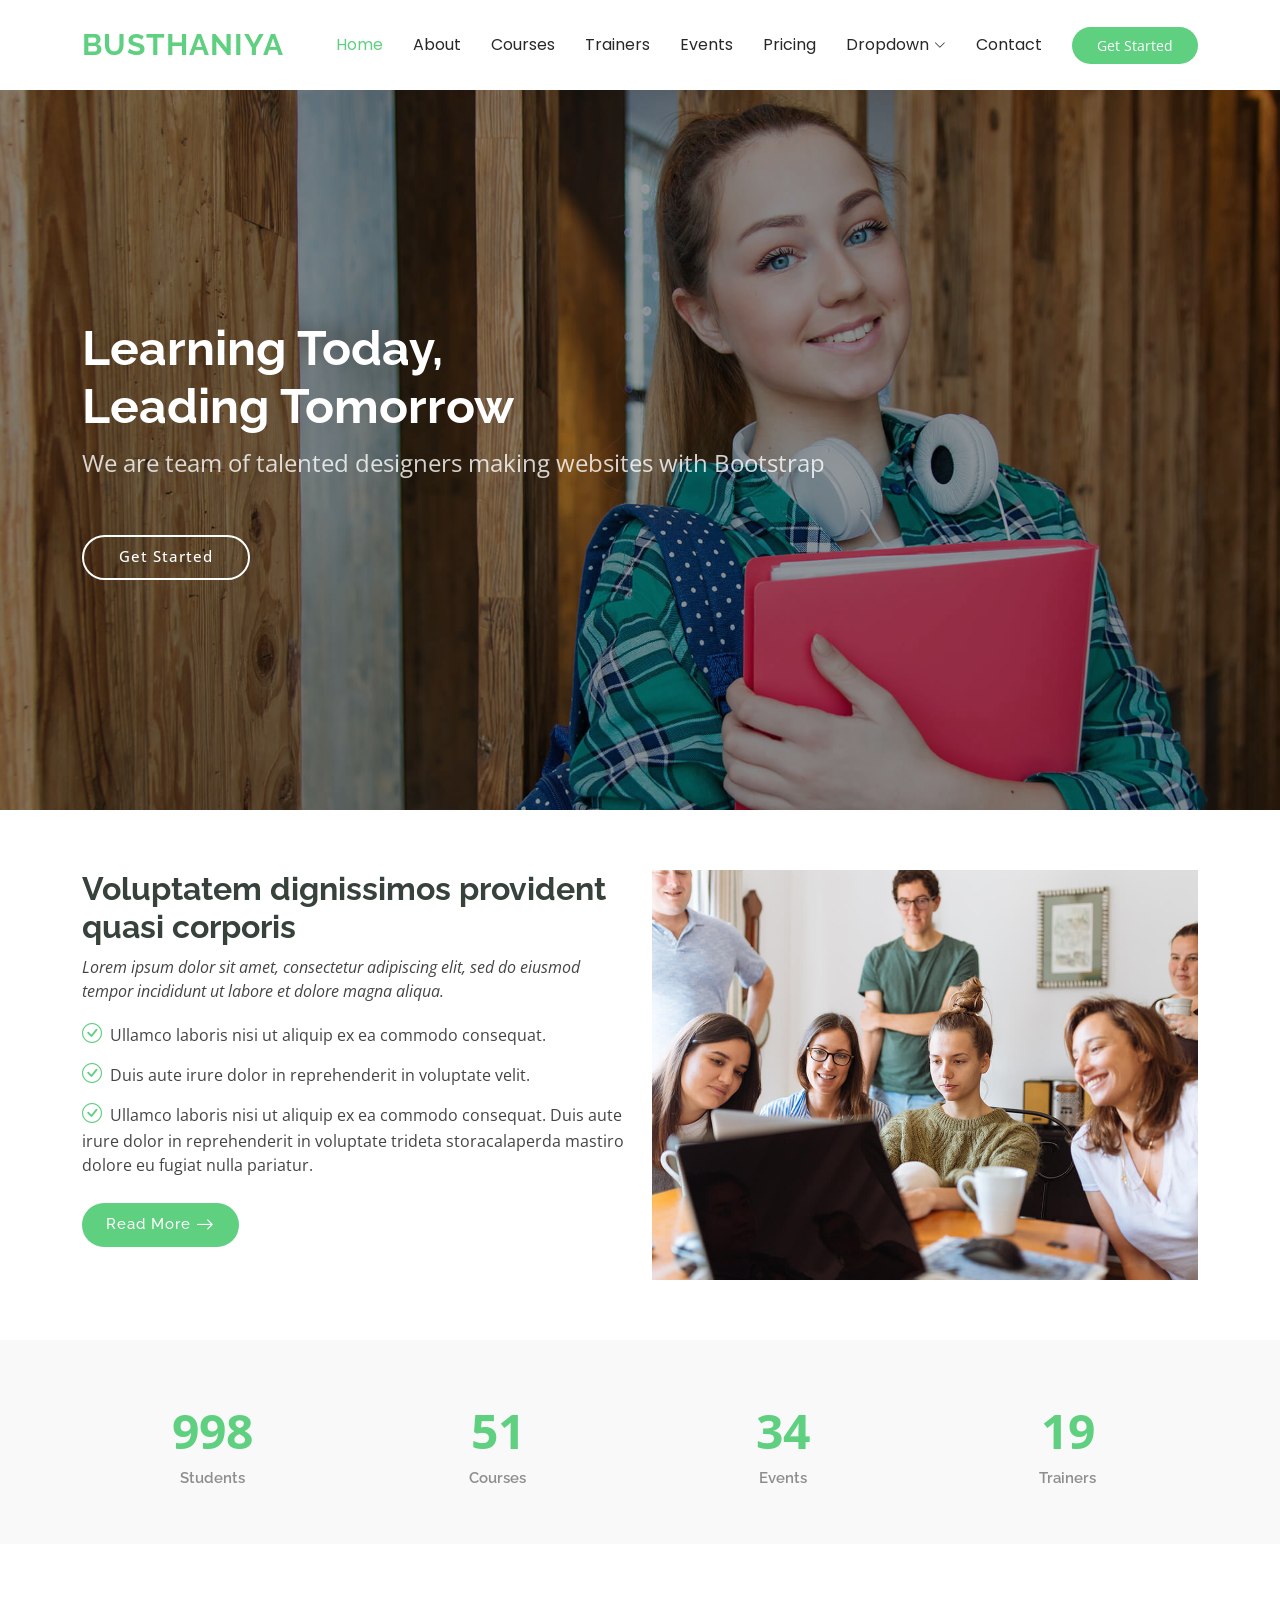
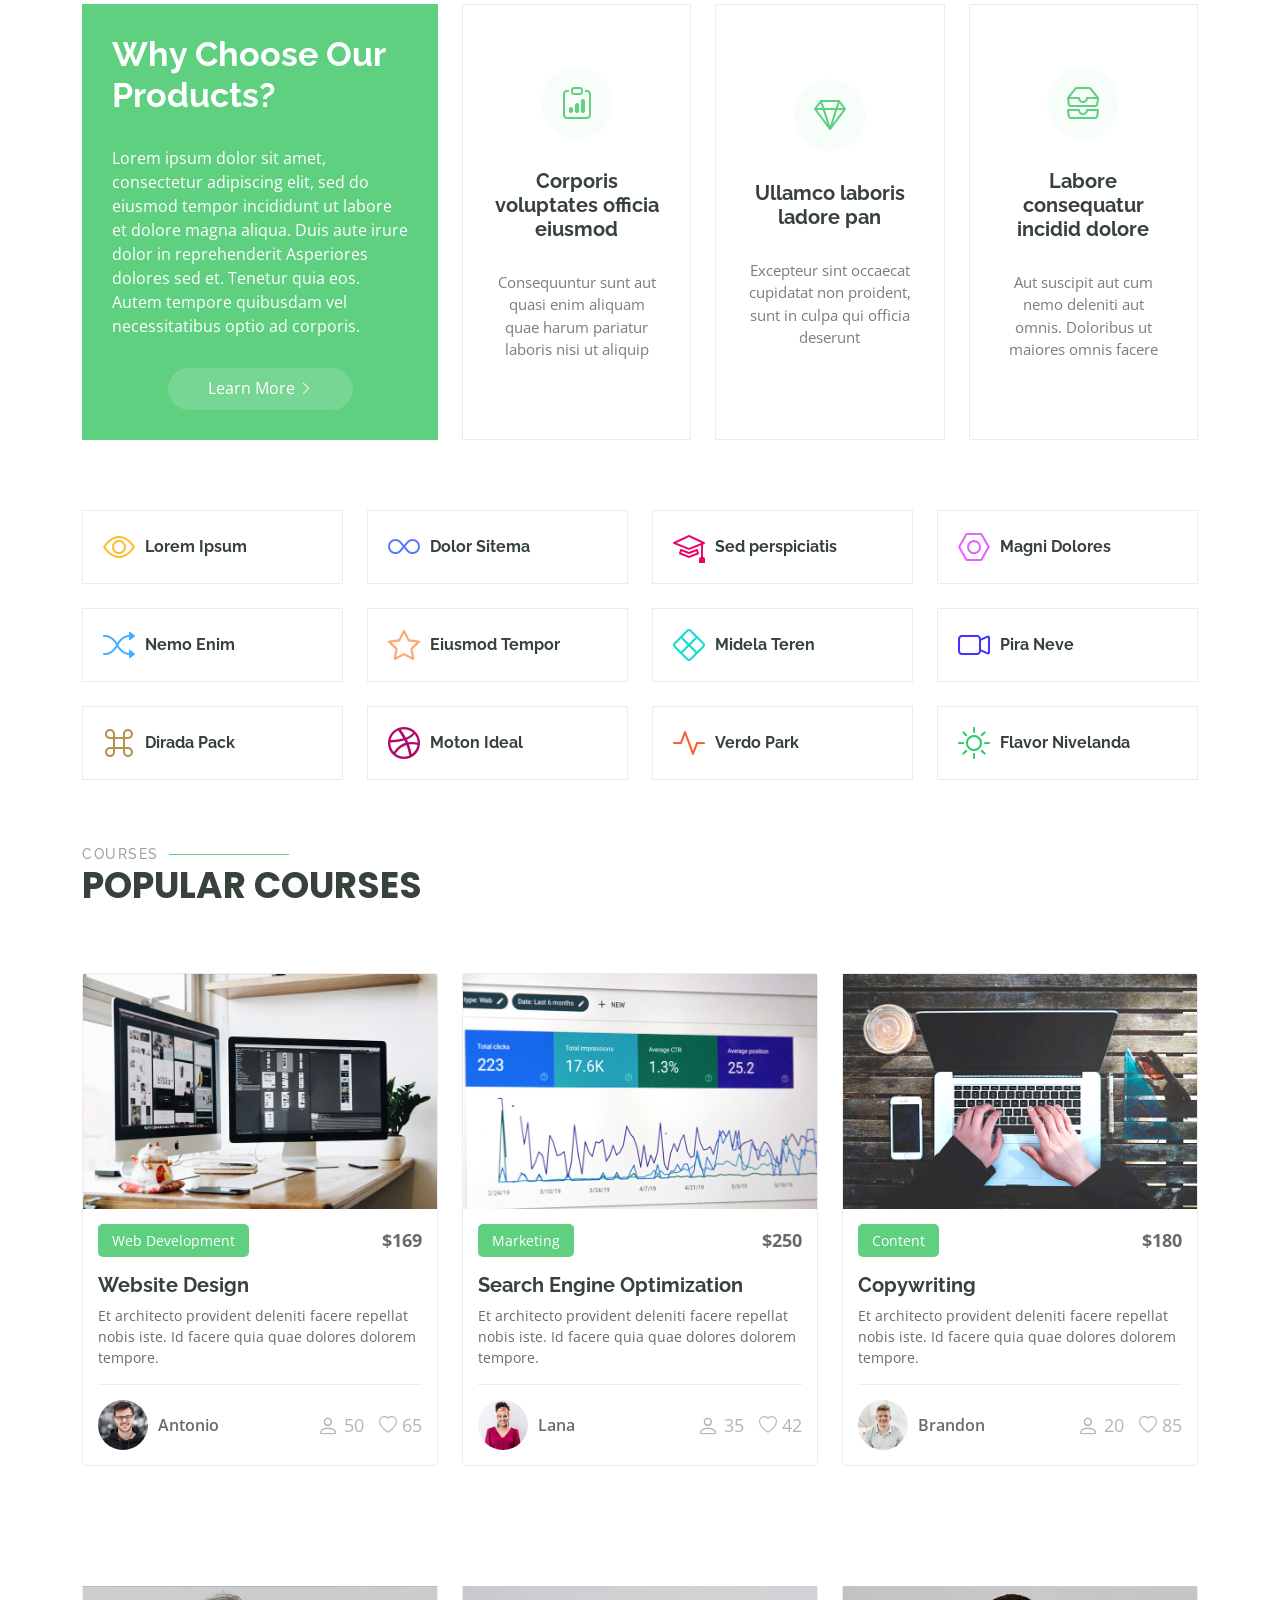
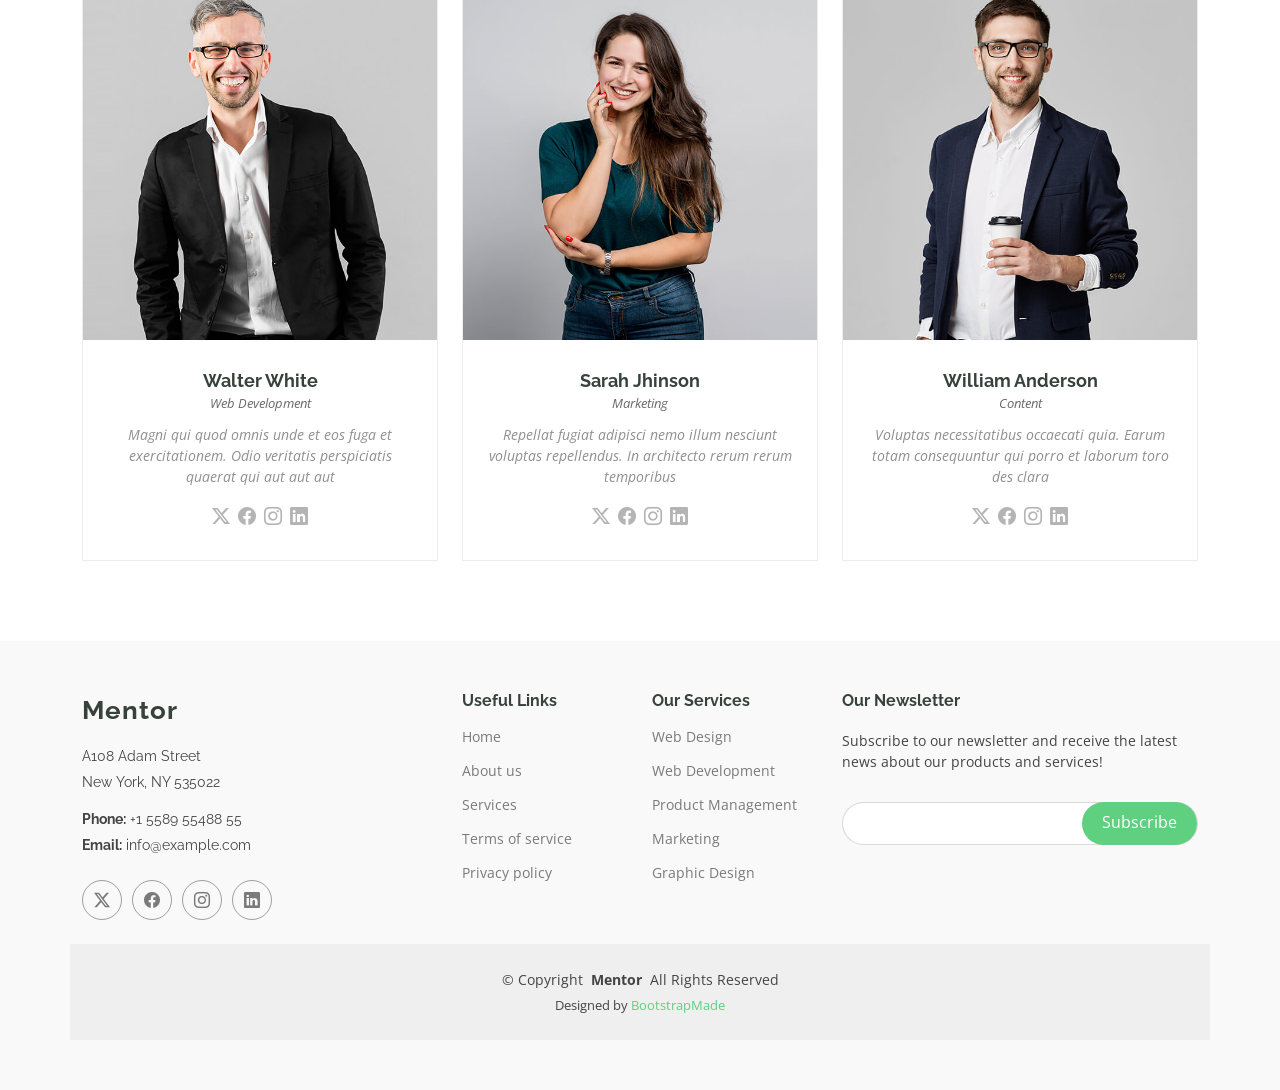
==== index.html @ 68e5d0b2 "Initial commit" ====
<!DOCTYPE html>
<html lang="en">

<head>
  <meta charset="utf-8">
  <meta content="width=device-width, initial-scale=1.0" name="viewport">
  <title>Busthaniya Women's College</title>
  <meta name="description" content="">
  <meta name="keywords" content="">

  <!-- Favicons -->
  <link href="assets/images/Logo_Busthaniya.png" rel="icon">
  <link href="assets/img/apple-touch-icon.png" rel="apple-touch-icon">

  <!-- Fonts -->
  <link href="https://fonts.googleapis.com" rel="preconnect">
  <link href="https://fonts.gstatic.com" rel="preconnect" crossorigin>
  <link href="https://fonts.googleapis.com/css2?family=Open+Sans:ital,wght@0,300;0,400;0,500;0,600;0,700;0,800;1,300;1,400;1,500;1,600;1,700;1,800&family=Poppins:ital,wght@0,100;0,200;0,300;0,400;0,500;0,600;0,700;0,800;0,900;1,100;1,200;1,300;1,400;1,500;1,600;1,700;1,800;1,900&family=Raleway:ital,wght@0,100;0,200;0,300;0,400;0,500;0,600;0,700;0,800;0,900;1,100;1,200;1,300;1,400;1,500;1,600;1,700;1,800;1,900&display=swap" rel="stylesheet">

  <!-- Vendor CSS Files -->
  <link href="assets/vendor/bootstrap/css/bootstrap.min.css" rel="stylesheet">
  <link href="assets/vendor/bootstrap-icons/bootstrap-icons.css" rel="stylesheet">
  <link href="assets/vendor/aos/aos.css" rel="stylesheet">
  <link href="assets/vendor/glightbox/css/glightbox.min.css" rel="stylesheet">
  <link href="assets/vendor/swiper/swiper-bundle.min.css" rel="stylesheet">

  <!-- Main CSS File -->
  <link href="assets/css/main.css" rel="stylesheet">

  <!-- =======================================================
  * Template Name: Mentor
  * Template URL: https://bootstrapmade.com/mentor-free-education-bootstrap-theme/
  * Updated: Aug 07 2024 with Bootstrap v5.3.3
  * Author: BootstrapMade.com
  * License: https://bootstrapmade.com/license/
  ======================================================== -->
</head>

<body class="index-page">

  <header id="header" class="header d-flex align-items-center sticky-top">
    <div class="container-fluid container-xl position-relative d-flex align-items-center">

      <a href="index.html" class="logo d-flex align-items-center me-auto">
        <!-- Uncomment the line below if you also wish to use an image logo -->
        <!-- <img src="assets/img/logo.png" alt=""> -->
        <h1 class="sitename">Busthaniya</h1>
      </a>

      <nav id="navmenu" class="navmenu">
        <ul>
          <li><a href="index.html" class="active">Home<br></a></li>
          <li><a href="about.html">About</a></li>
          <li><a href="courses.html">Courses</a></li>
          <li><a href="trainers.html">Trainers</a></li>
          <li><a href="events.html">Events</a></li>
          <li><a href="pricing.html">Pricing</a></li>
          <li class="dropdown"><a href="#"><span>Dropdown</span> <i class="bi bi-chevron-down toggle-dropdown"></i></a>
            <ul>
              <li><a href="#">Dropdown 1</a></li>
              <li class="dropdown"><a href="#"><span>Deep Dropdown</span> <i class="bi bi-chevron-down toggle-dropdown"></i></a>
                <ul>
                  <li><a href="#">Deep Dropdown 1</a></li>
                  <li><a href="#">Deep Dropdown 2</a></li>
                  <li><a href="#">Deep Dropdown 3</a></li>
                  <li><a href="#">Deep Dropdown 4</a></li>
                  <li><a href="#">Deep Dropdown 5</a></li>
                </ul>
              </li>
              <li><a href="#">Dropdown 2</a></li>
              <li><a href="#">Dropdown 3</a></li>
              <li><a href="#">Dropdown 4</a></li>
            </ul>
          </li>
          <li><a href="contact.html">Contact</a></li>
        </ul>
        <i class="mobile-nav-toggle d-xl-none bi bi-list"></i>
      </nav>

      <a class="btn-getstarted" href="courses.html">Get Started</a>

    </div>
  </header>

  <main class="main">

    <!-- Hero Section -->
    <section id="hero" class="hero section dark-background">

      <img src="assets/img/hero-bg.jpg" alt="" data-aos="fade-in">

      <div class="container">
        <h2 data-aos="fade-up" data-aos-delay="100">Learning Today,<br>Leading Tomorrow</h2>
        <p data-aos="fade-up" data-aos-delay="200">We are team of talented designers making websites with Bootstrap</p>
        <div class="d-flex mt-4" data-aos="fade-up" data-aos-delay="300">
          <a href="courses.html" class="btn-get-started">Get Started</a>
        </div>
      </div>

    </section><!-- /Hero Section -->

    <!-- About Section -->
    <section id="about" class="about section">

      <div class="container">

        <div class="row gy-4">

          <div class="col-lg-6 order-1 order-lg-2" data-aos="fade-up" data-aos-delay="100">
            <img src="assets/img/about.jpg" class="img-fluid" alt="">
          </div>

          <div class="col-lg-6 order-2 order-lg-1 content" data-aos="fade-up" data-aos-delay="200">
            <h3>Voluptatem dignissimos provident quasi corporis</h3>
            <p class="fst-italic">
              Lorem ipsum dolor sit amet, consectetur adipiscing elit, sed do eiusmod tempor incididunt ut labore et dolore
              magna aliqua.
            </p>
            <ul>
              <li><i class="bi bi-check-circle"></i> <span>Ullamco laboris nisi ut aliquip ex ea commodo consequat.</span></li>
              <li><i class="bi bi-check-circle"></i> <span>Duis aute irure dolor in reprehenderit in voluptate velit.</span></li>
              <li><i class="bi bi-check-circle"></i> <span>Ullamco laboris nisi ut aliquip ex ea commodo consequat. Duis aute irure dolor in reprehenderit in voluptate trideta storacalaperda mastiro dolore eu fugiat nulla pariatur.</span></li>
            </ul>
            <a href="#" class="read-more"><span>Read More</span><i class="bi bi-arrow-right"></i></a>
          </div>

        </div>

      </div>

    </section><!-- /About Section -->

    <!-- Counts Section -->
    <section id="counts" class="section counts light-background">

      <div class="container" data-aos="fade-up" data-aos-delay="100">

        <div class="row gy-4">

          <div class="col-lg-3 col-md-6">
            <div class="stats-item text-center w-100 h-100">
              <span data-purecounter-start="0" data-purecounter-end="1232" data-purecounter-duration="1" class="purecounter"></span>
              <p>Students</p>
            </div>
          </div><!-- End Stats Item -->

          <div class="col-lg-3 col-md-6">
            <div class="stats-item text-center w-100 h-100">
              <span data-purecounter-start="0" data-purecounter-end="64" data-purecounter-duration="1" class="purecounter"></span>
              <p>Courses</p>
            </div>
          </div><!-- End Stats Item -->

          <div class="col-lg-3 col-md-6">
            <div class="stats-item text-center w-100 h-100">
              <span data-purecounter-start="0" data-purecounter-end="42" data-purecounter-duration="1" class="purecounter"></span>
              <p>Events</p>
            </div>
          </div><!-- End Stats Item -->

          <div class="col-lg-3 col-md-6">
            <div class="stats-item text-center w-100 h-100">
              <span data-purecounter-start="0" data-purecounter-end="24" data-purecounter-duration="1" class="purecounter"></span>
              <p>Trainers</p>
            </div>
          </div><!-- End Stats Item -->

        </div>

      </div>

    </section><!-- /Counts Section -->

    <!-- Why Us Section -->
    <section id="why-us" class="section why-us">

      <div class="container">

        <div class="row gy-4">

          <div class="col-lg-4" data-aos="fade-up" data-aos-delay="100">
            <div class="why-box">
              <h3>Why Choose Our Products?</h3>
              <p>
                Lorem ipsum dolor sit amet, consectetur adipiscing elit, sed do eiusmod tempor incididunt ut labore et dolore magna aliqua. Duis aute irure dolor in reprehenderit
                Asperiores dolores sed et. Tenetur quia eos. Autem tempore quibusdam vel necessitatibus optio ad corporis.
              </p>
              <div class="text-center">
                <a href="#" class="more-btn"><span>Learn More</span> <i class="bi bi-chevron-right"></i></a>
              </div>
            </div>
          </div><!-- End Why Box -->

          <div class="col-lg-8 d-flex align-items-stretch">
            <div class="row gy-4" data-aos="fade-up" data-aos-delay="200">

              <div class="col-xl-4">
                <div class="icon-box d-flex flex-column justify-content-center align-items-center">
                  <i class="bi bi-clipboard-data"></i>
                  <h4>Corporis voluptates officia eiusmod</h4>
                  <p>Consequuntur sunt aut quasi enim aliquam quae harum pariatur laboris nisi ut aliquip</p>
                </div>
              </div><!-- End Icon Box -->

              <div class="col-xl-4" data-aos="fade-up" data-aos-delay="300">
                <div class="icon-box d-flex flex-column justify-content-center align-items-center">
                  <i class="bi bi-gem"></i>
                  <h4>Ullamco laboris ladore pan</h4>
                  <p>Excepteur sint occaecat cupidatat non proident, sunt in culpa qui officia deserunt</p>
                </div>
              </div><!-- End Icon Box -->

              <div class="col-xl-4" data-aos="fade-up" data-aos-delay="400">
                <div class="icon-box d-flex flex-column justify-content-center align-items-center">
                  <i class="bi bi-inboxes"></i>
                  <h4>Labore consequatur incidid dolore</h4>
                  <p>Aut suscipit aut cum nemo deleniti aut omnis. Doloribus ut maiores omnis facere</p>
                </div>
              </div><!-- End Icon Box -->

            </div>
          </div>

        </div>

      </div>

    </section><!-- /Why Us Section -->

    <!-- Features Section -->
    <section id="features" class="features section">

      <div class="container">

        <div class="row gy-4">

          <div class="col-lg-3 col-md-4" data-aos="fade-up" data-aos-delay="100">
            <div class="features-item">
              <i class="bi bi-eye" style="color: #ffbb2c;"></i>
              <h3><a href="" class="stretched-link">Lorem Ipsum</a></h3>
            </div>
          </div><!-- End Feature Item -->

          <div class="col-lg-3 col-md-4" data-aos="fade-up" data-aos-delay="200">
            <div class="features-item">
              <i class="bi bi-infinity" style="color: #5578ff;"></i>
              <h3><a href="" class="stretched-link">Dolor Sitema</a></h3>
            </div>
          </div><!-- End Feature Item -->

          <div class="col-lg-3 col-md-4" data-aos="fade-up" data-aos-delay="300">
            <div class="features-item">
              <i class="bi bi-mortarboard" style="color: #e80368;"></i>
              <h3><a href="" class="stretched-link">Sed perspiciatis</a></h3>
            </div>
          </div><!-- End Feature Item -->

          <div class="col-lg-3 col-md-4" data-aos="fade-up" data-aos-delay="400">
            <div class="features-item">
              <i class="bi bi-nut" style="color: #e361ff;"></i>
              <h3><a href="" class="stretched-link">Magni Dolores</a></h3>
            </div>
          </div><!-- End Feature Item -->

          <div class="col-lg-3 col-md-4" data-aos="fade-up" data-aos-delay="500">
            <div class="features-item">
              <i class="bi bi-shuffle" style="color: #47aeff;"></i>
              <h3><a href="" class="stretched-link">Nemo Enim</a></h3>
            </div>
          </div><!-- End Feature Item -->

          <div class="col-lg-3 col-md-4" data-aos="fade-up" data-aos-delay="600">
            <div class="features-item">
              <i class="bi bi-star" style="color: #ffa76e;"></i>
              <h3><a href="" class="stretched-link">Eiusmod Tempor</a></h3>
            </div>
          </div><!-- End Feature Item -->

          <div class="col-lg-3 col-md-4" data-aos="fade-up" data-aos-delay="700">
            <div class="features-item">
              <i class="bi bi-x-diamond" style="color: #11dbcf;"></i>
              <h3><a href="" class="stretched-link">Midela Teren</a></h3>
            </div>
          </div><!-- End Feature Item -->

          <div class="col-lg-3 col-md-4" data-aos="fade-up" data-aos-delay="800">
            <div class="features-item">
              <i class="bi bi-camera-video" style="color: #4233ff;"></i>
              <h3><a href="" class="stretched-link">Pira Neve</a></h3>
            </div>
          </div><!-- End Feature Item -->

          <div class="col-lg-3 col-md-4" data-aos="fade-up" data-aos-delay="900">
            <div class="features-item">
              <i class="bi bi-command" style="color: #b2904f;"></i>
              <h3><a href="" class="stretched-link">Dirada Pack</a></h3>
            </div>
          </div><!-- End Feature Item -->

          <div class="col-lg-3 col-md-4" data-aos="fade-up" data-aos-delay="1000">
            <div class="features-item">
              <i class="bi bi-dribbble" style="color: #b20969;"></i>
              <h3><a href="" class="stretched-link">Moton Ideal</a></h3>
            </div>
          </div><!-- End Feature Item -->

          <div class="col-lg-3 col-md-4" data-aos="fade-up" data-aos-delay="1100">
            <div class="features-item">
              <i class="bi bi-activity" style="color: #ff5828;"></i>
              <h3><a href="" class="stretched-link">Verdo Park</a></h3>
            </div>
          </div><!-- End Feature Item -->

          <div class="col-lg-3 col-md-4" data-aos="fade-up" data-aos-delay="1200">
            <div class="features-item">
              <i class="bi bi-brightness-high" style="color: #29cc61;"></i>
              <h3><a href="" class="stretched-link">Flavor Nivelanda</a></h3>
            </div>
          </div><!-- End Feature Item -->

        </div>

      </div>

    </section><!-- /Features Section -->

    <!-- Courses Section -->
    <section id="courses" class="courses section">

      <!-- Section Title -->
      <div class="container section-title" data-aos="fade-up">
        <h2>Courses</h2>
        <p>Popular Courses</p>
      </div><!-- End Section Title -->

      <div class="container">

        <div class="row">

          <div class="col-lg-4 col-md-6 d-flex align-items-stretch" data-aos="zoom-in" data-aos-delay="100">
            <div class="course-item">
              <img src="assets/img/course-1.jpg" class="img-fluid" alt="...">
              <div class="course-content">
                <div class="d-flex justify-content-between align-items-center mb-3">
                  <p class="category">Web Development</p>
                  <p class="price">$169</p>
                </div>

                <h3><a href="course-details.html">Website Design</a></h3>
                <p class="description">Et architecto provident deleniti facere repellat nobis iste. Id facere quia quae dolores dolorem tempore.</p>
                <div class="trainer d-flex justify-content-between align-items-center">
                  <div class="trainer-profile d-flex align-items-center">
                    <img src="assets/img/trainers/trainer-1-2.jpg" class="img-fluid" alt="">
                    <a href="" class="trainer-link">Antonio</a>
                  </div>
                  <div class="trainer-rank d-flex align-items-center">
                    <i class="bi bi-person user-icon"></i>&nbsp;50
                    &nbsp;&nbsp;
                    <i class="bi bi-heart heart-icon"></i>&nbsp;65
                  </div>
                </div>
              </div>
            </div>
          </div> <!-- End Course Item-->

          <div class="col-lg-4 col-md-6 d-flex align-items-stretch mt-4 mt-md-0" data-aos="zoom-in" data-aos-delay="200">
            <div class="course-item">
              <img src="assets/img/course-2.jpg" class="img-fluid" alt="...">
              <div class="course-content">
                <div class="d-flex justify-content-between align-items-center mb-3">
                  <p class="category">Marketing</p>
                  <p class="price">$250</p>
                </div>

                <h3><a href="course-details.html">Search Engine Optimization</a></h3>
                <p class="description">Et architecto provident deleniti facere repellat nobis iste. Id facere quia quae dolores dolorem tempore.</p>
                <div class="trainer d-flex justify-content-between align-items-center">
                  <div class="trainer-profile d-flex align-items-center">
                    <img src="assets/img/trainers/trainer-2-2.jpg" class="img-fluid" alt="">
                    <a href="" class="trainer-link">Lana</a>
                  </div>
                  <div class="trainer-rank d-flex align-items-center">
                    <i class="bi bi-person user-icon"></i>&nbsp;35
                    &nbsp;&nbsp;
                    <i class="bi bi-heart heart-icon"></i>&nbsp;42
                  </div>
                </div>
              </div>
            </div>
          </div> <!-- End Course Item-->

          <div class="col-lg-4 col-md-6 d-flex align-items-stretch mt-4 mt-lg-0" data-aos="zoom-in" data-aos-delay="300">
            <div class="course-item">
              <img src="assets/img/course-3.jpg" class="img-fluid" alt="...">
              <div class="course-content">
                <div class="d-flex justify-content-between align-items-center mb-3">
                  <p class="category">Content</p>
                  <p class="price">$180</p>
                </div>

                <h3><a href="course-details.html">Copywriting</a></h3>
                <p class="description">Et architecto provident deleniti facere repellat nobis iste. Id facere quia quae dolores dolorem tempore.</p>
                <div class="trainer d-flex justify-content-between align-items-center">
                  <div class="trainer-profile d-flex align-items-center">
                    <img src="assets/img/trainers/trainer-3-2.jpg" class="img-fluid" alt="">
                    <a href="" class="trainer-link">Brandon</a>
                  </div>
                  <div class="trainer-rank d-flex align-items-center">
                    <i class="bi bi-person user-icon"></i>&nbsp;20
                    &nbsp;&nbsp;
                    <i class="bi bi-heart heart-icon"></i>&nbsp;85
                  </div>
                </div>
              </div>
            </div>
          </div> <!-- End Course Item-->

        </div>

      </div>

    </section><!-- /Courses Section -->

    <!-- Trainers Index Section -->
    <section id="trainers-index" class="section trainers-index">

      <div class="container">

        <div class="row">

          <div class="col-lg-4 col-md-6 d-flex" data-aos="fade-up" data-aos-delay="100">
            <div class="member">
              <img src="assets/img/trainers/trainer-1.jpg" class="img-fluid" alt="">
              <div class="member-content">
                <h4>Walter White</h4>
                <span>Web Development</span>
                <p>
                  Magni qui quod omnis unde et eos fuga et exercitationem. Odio veritatis perspiciatis quaerat qui aut aut aut
                </p>
                <div class="social">
                  <a href=""><i class="bi bi-twitter-x"></i></a>
                  <a href=""><i class="bi bi-facebook"></i></a>
                  <a href=""><i class="bi bi-instagram"></i></a>
                  <a href=""><i class="bi bi-linkedin"></i></a>
                </div>
              </div>
            </div>
          </div><!-- End Team Member -->

          <div class="col-lg-4 col-md-6 d-flex" data-aos="fade-up" data-aos-delay="200">
            <div class="member">
              <img src="assets/img/trainers/trainer-2.jpg" class="img-fluid" alt="">
              <div class="member-content">
                <h4>Sarah Jhinson</h4>
                <span>Marketing</span>
                <p>
                  Repellat fugiat adipisci nemo illum nesciunt voluptas repellendus. In architecto rerum rerum temporibus
                </p>
                <div class="social">
                  <a href=""><i class="bi bi-twitter-x"></i></a>
                  <a href=""><i class="bi bi-facebook"></i></a>
                  <a href=""><i class="bi bi-instagram"></i></a>
                  <a href=""><i class="bi bi-linkedin"></i></a>
                </div>
              </div>
            </div>
          </div><!-- End Team Member -->

          <div class="col-lg-4 col-md-6 d-flex" data-aos="fade-up" data-aos-delay="300">
            <div class="member">
              <img src="assets/img/trainers/trainer-3.jpg" class="img-fluid" alt="">
              <div class="member-content">
                <h4>William Anderson</h4>
                <span>Content</span>
                <p>
                  Voluptas necessitatibus occaecati quia. Earum totam consequuntur qui porro et laborum toro des clara
                </p>
                <div class="social">
                  <a href=""><i class="bi bi-twitter-x"></i></a>
                  <a href=""><i class="bi bi-facebook"></i></a>
                  <a href=""><i class="bi bi-instagram"></i></a>
                  <a href=""><i class="bi bi-linkedin"></i></a>
                </div>
              </div>
            </div>
          </div><!-- End Team Member -->

        </div>

      </div>

    </section><!-- /Trainers Index Section -->

  </main>

  <footer id="footer" class="footer position-relative light-background">

    <div class="container footer-top">
      <div class="row gy-4">
        <div class="col-lg-4 col-md-6 footer-about">
          <a href="index.html" class="logo d-flex align-items-center">
            <span class="sitename">Mentor</span>
          </a>
          <div class="footer-contact pt-3">
            <p>A108 Adam Street</p>
            <p>New York, NY 535022</p>
            <p class="mt-3"><strong>Phone:</strong> <span>+1 5589 55488 55</span></p>
            <p><strong>Email:</strong> <span>info@example.com</span></p>
          </div>
          <div class="social-links d-flex mt-4">
            <a href=""><i class="bi bi-twitter-x"></i></a>
            <a href=""><i class="bi bi-facebook"></i></a>
            <a href=""><i class="bi bi-instagram"></i></a>
            <a href=""><i class="bi bi-linkedin"></i></a>
          </div>
        </div>

        <div class="col-lg-2 col-md-3 footer-links">
          <h4>Useful Links</h4>
          <ul>
            <li><a href="#">Home</a></li>
            <li><a href="#">About us</a></li>
            <li><a href="#">Services</a></li>
            <li><a href="#">Terms of service</a></li>
            <li><a href="#">Privacy policy</a></li>
          </ul>
        </div>

        <div class="col-lg-2 col-md-3 footer-links">
          <h4>Our Services</h4>
          <ul>
            <li><a href="#">Web Design</a></li>
            <li><a href="#">Web Development</a></li>
            <li><a href="#">Product Management</a></li>
            <li><a href="#">Marketing</a></li>
            <li><a href="#">Graphic Design</a></li>
          </ul>
        </div>

        <div class="col-lg-4 col-md-12 footer-newsletter">
          <h4>Our Newsletter</h4>
          <p>Subscribe to our newsletter and receive the latest news about our products and services!</p>
          <form action="forms/newsletter.php" method="post" class="php-email-form">
            <div class="newsletter-form"><input type="email" name="email"><input type="submit" value="Subscribe"></div>
            <div class="loading">Loading</div>
            <div class="error-message"></div>
            <div class="sent-message">Your subscription request has been sent. Thank you!</div>
          </form>
        </div>

      </div>
    </div>

    <div class="container copyright text-center mt-4">
      <p>© <span>Copyright</span> <strong class="px-1 sitename">Mentor</strong> <span>All Rights Reserved</span></p>
      <div class="credits">
        <!-- All the links in the footer should remain intact. -->
        <!-- You can delete the links only if you've purchased the pro version. -->
        <!-- Licensing information: https://bootstrapmade.com/license/ -->
        <!-- Purchase the pro version with working PHP/AJAX contact form: [buy-url] -->
        Designed by <a href="https://bootstrapmade.com/">BootstrapMade</a>
      </div>
    </div>

  </footer>

  <!-- Whatsapp Button -->
  <a href=" https://wa.me/+919447754413" id="whatsapp-btn" class="whatsapp-btn d-flex align-items-center justify-content-center"><i class="bi bi-whatsapp"></i></a>

  <!-- Preloader -->
  <div id="preloader"></div>

  <!-- Vendor JS Files -->
  <script src="assets/vendor/bootstrap/js/bootstrap.bundle.min.js"></script>
  <script src="assets/vendor/php-email-form/validate.js"></script>
  <script src="assets/vendor/aos/aos.js"></script>
  <script src="assets/vendor/glightbox/js/glightbox.min.js"></script>
  <script src="assets/vendor/purecounter/purecounter_vanilla.js"></script>
  <script src="assets/vendor/swiper/swiper-bundle.min.js"></script>

  <!-- Main JS File -->
  <script src="assets/js/main.js"></script>

</body>

</html>
---- assets/css/main.css ----
/**
* Template Name: Mentor
* Template URL: https://bootstrapmade.com/mentor-free-education-bootstrap-theme/
* Updated: Aug 07 2024 with Bootstrap v5.3.3
* Author: BootstrapMade.com
* License: https://bootstrapmade.com/license/
*/

/*--------------------------------------------------------------
# Font & Color Variables
# Help: https://bootstrapmade.com/color-system/
--------------------------------------------------------------*/
/* Fonts */
:root {
  --default-font: "Open Sans",  system-ui, -apple-system, "Segoe UI", Roboto, "Helvetica Neue", Arial, "Noto Sans", "Liberation Sans", sans-serif, "Apple Color Emoji", "Segoe UI Emoji", "Segoe UI Symbol", "Noto Color Emoji";
  --heading-font: "Raleway",  sans-serif;
  --nav-font: "Poppins",  sans-serif;
}

/* Global Colors - The following color variables are used throughout the website. Updating them here will change the color scheme of the entire website */
:root { 
  --background-color: #ffffff; /* Background color for the entire website, including individual sections */
  --default-color: #444444; /* Default color used for the majority of the text content across the entire website */
  --heading-color: #37423b; /* Color for headings, subheadings and title throughout the website */
  --accent-color: #5fcf80; /* Accent color that represents your brand on the website. It's used for buttons, links, and other elements that need to stand out */
  --surface-color: #ffffff; /* The surface color is used as a background of boxed elements within sections, such as cards, icon boxes, or other elements that require a visual separation from the global background. */
  --contrast-color: #ffffff; /* Contrast color for text, ensuring readability against backgrounds of accent, heading, or default colors. */
}

/* Nav Menu Colors - The following color variables are used specifically for the navigation menu. They are separate from the global colors to allow for more customization options */
:root {
  --nav-color: #272828;  /* The default color of the main navmenu links */
  --nav-hover-color: #5fcf80; /* Applied to main navmenu links when they are hovered over or active */
  --nav-mobile-background-color: #ffffff; /* Used as the background color for mobile navigation menu */
  --nav-dropdown-background-color: #ffffff; /* Used as the background color for dropdown items that appear when hovering over primary navigation items */
  --nav-dropdown-color: #272828; /* Used for navigation links of the dropdown items in the navigation menu. */
  --nav-dropdown-hover-color: #5fcf80; /* Similar to --nav-hover-color, this color is applied to dropdown navigation links when they are hovered over. */
}

/* Color Presets - These classes override global colors when applied to any section or element, providing reuse of the sam color scheme. */

.light-background {
  --background-color: #f9f9f9;
  --surface-color: #ffffff;
}

.dark-background {
  --background-color: #060606;
  --default-color: #ffffff;
  --heading-color: #ffffff;
  --surface-color: #252525;
  --contrast-color: #ffffff;
}

/* Smooth scroll */
:root {
  scroll-behavior: smooth;
}

/*--------------------------------------------------------------
# General Styling & Shared Classes
--------------------------------------------------------------*/
body {
  color: var(--default-color);
  background-color: var(--background-color);
  font-family: var(--default-font);
}

a {
  color: var(--accent-color);
  text-decoration: none;
  transition: 0.3s;
}

a:hover {
  color: color-mix(in srgb, var(--accent-color), transparent 25%);
  text-decoration: none;
}

h1,
h2,
h3,
h4,
h5,
h6 {
  color: var(--heading-color);
  font-family: var(--heading-font);
}

/* PHP Email Form Messages
------------------------------*/
.php-email-form .error-message {
  display: none;
  background: #df1529;
  color: #ffffff;
  text-align: left;
  padding: 15px;
  margin-bottom: 24px;
  font-weight: 600;
}

.php-email-form .sent-message {
  display: none;
  color: #ffffff;
  background: #059652;
  text-align: center;
  padding: 15px;
  margin-bottom: 24px;
  font-weight: 600;
}

.php-email-form .loading {
  display: none;
  background: var(--surface-color);
  text-align: center;
  padding: 15px;
  margin-bottom: 24px;
}

.php-email-form .loading:before {
  content: "";
  display: inline-block;
  border-radius: 50%;
  width: 24px;
  height: 24px;
  margin: 0 10px -6px 0;
  border: 3px solid var(--accent-color);
  border-top-color: var(--surface-color);
  animation: php-email-form-loading 1s linear infinite;
}

@keyframes php-email-form-loading {
  0% {
    transform: rotate(0deg);
  }

  100% {
    transform: rotate(360deg);
  }
}

/* Pulsating Play Button
------------------------------*/
.pulsating-play-btn {
  width: 94px;
  height: 94px;
  background: radial-gradient(var(--accent-color) 50%, color-mix(in srgb, var(--accent-color), transparent 75%) 52%);
  border-radius: 50%;
  display: block;
  position: relative;
  overflow: hidden;
}

.pulsating-play-btn:before {
  content: "";
  position: absolute;
  width: 120px;
  height: 120px;
  animation-delay: 0s;
  animation: pulsate-play-btn 2s;
  animation-direction: forwards;
  animation-iteration-count: infinite;
  animation-timing-function: steps;
  opacity: 1;
  border-radius: 50%;
  border: 5px solid color-mix(in srgb, var(--accent-color), transparent 30%);
  top: -15%;
  left: -15%;
  background: rgba(198, 16, 0, 0);
}

.pulsating-play-btn:after {
  content: "";
  position: absolute;
  left: 50%;
  top: 50%;
  transform: translateX(-40%) translateY(-50%);
  width: 0;
  height: 0;
  border-top: 10px solid transparent;
  border-bottom: 10px solid transparent;
  border-left: 15px solid #fff;
  z-index: 100;
  transition: all 400ms cubic-bezier(0.55, 0.055, 0.675, 0.19);
}

.pulsating-play-btn:hover:before {
  content: "";
  position: absolute;
  left: 50%;
  top: 50%;
  transform: translateX(-40%) translateY(-50%);
  width: 0;
  height: 0;
  border: none;
  border-top: 10px solid transparent;
  border-bottom: 10px solid transparent;
  border-left: 15px solid #fff;
  z-index: 200;
  animation: none;
  border-radius: 0;
}

.pulsating-play-btn:hover:after {
  border-left: 15px solid var(--accent-color);
  transform: scale(20);
}

@keyframes pulsate-play-btn {
  0% {
    transform: scale(0.6, 0.6);
    opacity: 1;
  }

  100% {
    transform: scale(1, 1);
    opacity: 0;
  }
}

/*--------------------------------------------------------------
# Global Header
--------------------------------------------------------------*/
.header {
  color: var(--default-color);
  background-color: var(--background-color);
  padding: 15px 0;
  transition: all 0.5s;
  z-index: 997;
}

.header .logo {
  line-height: 1;
}

.header .logo img {
  max-height: 36px;
  margin-right: 8px;
}

.header .logo h1 {
  font-weight: 700;
  font-size: 30px;
  margin: 0;
  letter-spacing: 1px;
  text-transform: uppercase;
  color: var(--accent-color);
}

.header .btn-getstarted,
.header .btn-getstarted:focus {
  color: var(--contrast-color);
  background: var(--accent-color);
  font-size: 14px;
  padding: 8px 25px;
  margin: 0 0 0 30px;
  border-radius: 50px;
  transition: 0.3s;
}

.header .btn-getstarted:hover,
.header .btn-getstarted:focus:hover {
  color: var(--contrast-color);
  background: color-mix(in srgb, var(--accent-color), transparent 15%);
}

@media (max-width: 1200px) {
  .header .logo {
    order: 1;
  }

  .header .btn-getstarted {
    order: 2;
    margin: 0 15px 0 0;
    padding: 6px 15px;
  }

  .header .navmenu {
    order: 3;
  }
}

.scrolled .header {
  box-shadow: 0px 0 18px rgba(0, 0, 0, 0.1);
}

/*--------------------------------------------------------------
# Navigation Menu
--------------------------------------------------------------*/
/* Navmenu - Desktop */
@media (min-width: 1200px) {
  .navmenu {
    padding: 0;
  }

  .navmenu ul {
    margin: 0;
    padding: 0;
    display: flex;
    list-style: none;
    align-items: center;
  }

  .navmenu li {
    position: relative;
  }

  .navmenu a,
  .navmenu a:focus {
    color: var(--nav-color);
    padding: 18px 15px;
    font-size: 16px;
    font-family: var(--nav-font);
    font-weight: 400;
    display: flex;
    align-items: center;
    justify-content: space-between;
    white-space: nowrap;
    transition: 0.3s;
  }

  .navmenu a i,
  .navmenu a:focus i {
    font-size: 12px;
    line-height: 0;
    margin-left: 5px;
    transition: 0.3s;
  }

  .navmenu li:last-child a {
    padding-right: 0;
  }

  .navmenu li:hover>a,
  .navmenu .active,
  .navmenu .active:focus {
    color: var(--nav-hover-color);
  }

  .navmenu .dropdown ul {
    margin: 0;
    padding: 10px 0;
    background: var(--nav-dropdown-background-color);
    display: block;
    position: absolute;
    visibility: hidden;
    left: 14px;
    top: 130%;
    opacity: 0;
    transition: 0.3s;
    border-radius: 4px;
    z-index: 99;
    box-shadow: 0px 0px 30px rgba(0, 0, 0, 0.1);
  }

  .navmenu .dropdown ul li {
    min-width: 200px;
  }

  .navmenu .dropdown ul a {
    padding: 10px 20px;
    font-size: 15px;
    text-transform: none;
    color: var(--nav-dropdown-color);
  }

  .navmenu .dropdown ul a i {
    font-size: 12px;
  }

  .navmenu .dropdown ul a:hover,
  .navmenu .dropdown ul .active:hover,
  .navmenu .dropdown ul li:hover>a {
    color: var(--nav-dropdown-hover-color);
  }

  .navmenu .dropdown:hover>ul {
    opacity: 1;
    top: 100%;
    visibility: visible;
  }

  .navmenu .dropdown .dropdown ul {
    top: 0;
    left: -90%;
    visibility: hidden;
  }

  .navmenu .dropdown .dropdown:hover>ul {
    opacity: 1;
    top: 0;
    left: -100%;
    visibility: visible;
  }
}

/* Navmenu - Mobile */
@media (max-width: 1199px) {
  .mobile-nav-toggle {
    color: var(--nav-color);
    font-size: 28px;
    line-height: 0;
    margin-right: 10px;
    cursor: pointer;
    transition: color 0.3s;
  }

  .navmenu {
    padding: 0;
    z-index: 9997;
  }

  .navmenu ul {
    display: none;
    list-style: none;
    position: absolute;
    inset: 60px 20px 20px 20px;
    padding: 10px 0;
    margin: 0;
    border-radius: 6px;
    background-color: var(--nav-mobile-background-color);
    border: 1px solid color-mix(in srgb, var(--default-color), transparent 90%);
    box-shadow: none;
    overflow-y: auto;
    transition: 0.3s;
    z-index: 9998;
  }

  .navmenu a,
  .navmenu a:focus {
    color: var(--nav-dropdown-color);
    padding: 10px 20px;
    font-family: var(--nav-font);
    font-size: 17px;
    font-weight: 500;
    display: flex;
    align-items: center;
    justify-content: space-between;
    white-space: nowrap;
    transition: 0.3s;
  }

  .navmenu a i,
  .navmenu a:focus i {
    font-size: 12px;
    line-height: 0;
    margin-left: 5px;
    width: 30px;
    height: 30px;
    display: flex;
    align-items: center;
    justify-content: center;
    border-radius: 50%;
    transition: 0.3s;
    background-color: color-mix(in srgb, var(--accent-color), transparent 90%);
  }

  .navmenu a i:hover,
  .navmenu a:focus i:hover {
    background-color: var(--accent-color);
    color: var(--contrast-color);
  }

  .navmenu a:hover,
  .navmenu .active,
  .navmenu .active:focus {
    color: var(--nav-dropdown-hover-color);
  }

  .navmenu .active i,
  .navmenu .active:focus i {
    background-color: var(--accent-color);
    color: var(--contrast-color);
    transform: rotate(180deg);
  }

  .navmenu .dropdown ul {
    position: static;
    display: none;
    z-index: 99;
    padding: 10px 0;
    margin: 10px 20px;
    background-color: var(--nav-dropdown-background-color);
    transition: all 0.5s ease-in-out;
  }

  .navmenu .dropdown ul ul {
    background-color: rgba(33, 37, 41, 0.1);
  }

  .navmenu .dropdown>.dropdown-active {
    display: block;
    background-color: rgba(33, 37, 41, 0.03);
  }

  .mobile-nav-active {
    overflow: hidden;
  }

  .mobile-nav-active .mobile-nav-toggle {
    color: #fff;
    position: absolute;
    font-size: 32px;
    top: 15px;
    right: 15px;
    margin-right: 0;
    z-index: 9999;
  }

  .mobile-nav-active .navmenu {
    position: fixed;
    overflow: hidden;
    inset: 0;
    background: rgba(33, 37, 41, 0.8);
    transition: 0.3s;
  }

  .mobile-nav-active .navmenu>ul {
    display: block;
  }
}

/*--------------------------------------------------------------
# Global Footer
--------------------------------------------------------------*/
.footer {
  color: var(--default-color);
  background-color: var(--background-color);
  font-size: 14px;
  padding-bottom: 50px;
  position: relative;
}

.footer .footer-top {
  padding-top: 50px;
}

.footer .footer-about .logo {
  margin-bottom: 0;
}

.footer .footer-about .logo img {
  max-height: 40px;
  margin-right: 6px;
}

.footer .footer-about .logo span {
  font-size: 26px;
  font-weight: 700;
  letter-spacing: 1px;
  font-family: var(--heading-font);
  color: var(--heading-color);
}

.footer .footer-about p {
  font-size: 14px;
  font-family: var(--heading-font);
}

.footer .social-links a {
  display: flex;
  align-items: center;
  justify-content: center;
  width: 40px;
  height: 40px;
  border-radius: 50%;
  border: 1px solid color-mix(in srgb, var(--default-color), transparent 50%);
  font-size: 16px;
  color: color-mix(in srgb, var(--default-color), transparent 30%);
  margin-right: 10px;
  transition: 0.3s;
}

.footer .social-links a:hover {
  color: var(--accent-color);
  border-color: var(--accent-color);
}

.footer h4 {
  font-size: 16px;
  font-weight: bold;
  position: relative;
  padding-bottom: 12px;
}

.footer .footer-links {
  margin-bottom: 30px;
}

.footer .footer-links ul {
  list-style: none;
  padding: 0;
  margin: 0;
}

.footer .footer-links ul i {
  padding-right: 2px;
  font-size: 12px;
  line-height: 0;
}

.footer .footer-links ul li {
  padding: 10px 0;
  display: flex;
  align-items: center;
}

.footer .footer-links ul li:first-child {
  padding-top: 0;
}

.footer .footer-links ul a {
  color: color-mix(in srgb, var(--default-color), transparent 30%);
  display: inline-block;
  line-height: 1;
}

.footer .footer-links ul a:hover {
  color: var(--accent-color);
}

.footer .footer-contact p {
  margin-bottom: 5px;
}

.footer .footer-newsletter .newsletter-form {
  margin-top: 30px;
  margin-bottom: 15px;
  padding: 6px 8px;
  position: relative;
  border-radius: 50px;
  border: 1px solid color-mix(in srgb, var(--default-color), transparent 80%);
  display: flex;
  background-color: var(--surface-color);
  transition: 0.3s;
}

.footer .footer-newsletter .newsletter-form:focus-within {
  border-color: var(--accent-color);
}

.footer .footer-newsletter .newsletter-form input[type=email] {
  border: 0;
  padding: 4px 8px;
  width: 100%;
  background-color: var(--surface-color);
  color: var(--default-color);
}

.footer .footer-newsletter .newsletter-form input[type=email]:focus-visible {
  outline: none;
}

.footer .footer-newsletter .newsletter-form input[type=submit] {
  border: 0;
  font-size: 16px;
  padding: 0 20px 2px 20px;
  margin: -7px -8px -7px 0;
  background: var(--accent-color);
  color: var(--contrast-color);
  transition: 0.3s;
  border-radius: 50px;
}

.footer .footer-newsletter .newsletter-form input[type=submit]:hover {
  background: color-mix(in srgb, var(--accent-color), transparent 20%);
}

.footer .copyright {
  padding-top: 25px;
  padding-bottom: 25px;
  background-color: color-mix(in srgb, var(--default-color), transparent 95%);
}

.footer .copyright p {
  margin-bottom: 0;
}

.footer .credits {
  margin-top: 6px;
  font-size: 13px;
}

/*--------------------------------------------------------------
# Preloader
--------------------------------------------------------------*/
#preloader {
  position: fixed;
  inset: 0;
  z-index: 999999;
  overflow: hidden;
  background: var(--background-color);
  transition: all 0.6s ease-out;
}

#preloader:before {
  content: "";
  position: fixed;
  top: calc(50% - 30px);
  left: calc(50% - 30px);
  border: 6px solid #ffffff;
  border-color: var(--accent-color) transparent var(--accent-color) transparent;
  border-radius: 50%;
  width: 60px;
  height: 60px;
  animation: animate-preloader 1.5s linear infinite;
}

@keyframes animate-preloader {
  0% {
    transform: rotate(0deg);
  }

  100% {
    transform: rotate(360deg);
  }
}

/*--------------------------------------------------------------
# whatsapp Button
--------------------------------------------------------------*/
.whatsapp-btn {
  position: fixed;
  visibility: visible;
  opacity: 0;
  right: 15px;
  bottom: -15px;
  z-index: 99999;
  background-color: var(--accent-color);
  width: 60px;
  height: 60px;
  border-radius: 50px;
  transition: all 0.4s;
}

.whatsapp-btn i {
  font-size: 40px;
  color: var(--contrast-color);
  line-height: 0;
}

.whatsapp-btn:hover {
  background-color: color-mix(in srgb, var(--accent-color), transparent 20%);
  color: var(--contrast-color);
}

.whatsapp-btn.active {
  visibility: visible;
  opacity: 1;
  bottom: 15px;
}

/*--------------------------------------------------------------
# Disable aos animation delay on mobile devices
--------------------------------------------------------------*/
@media screen and (max-width: 768px) {
  [data-aos-delay] {
    transition-delay: 0 !important;
  }
}

/*--------------------------------------------------------------
# Global Page Titles & Breadcrumbs
--------------------------------------------------------------*/
.page-title {
  --default-color: var(--contrast-color);
  --background-color: var(--accent-color);
  --heading-color: var(--contrast-color);
  color: var(--default-color);
  background-color: var(--background-color);
  position: relative;
}

.page-title .heading {
  padding: 80px 0;
  border-top: 1px solid color-mix(in srgb, var(--default-color), transparent 90%);
}

.page-title .heading h1 {
  font-size: 38px;
  font-weight: 700;
}

.page-title nav {
  background-color: color-mix(in srgb, var(--accent-color) 90%, black 5%);
  padding: 20px 0;
}

.page-title nav a {
  color: var(--default-color);
}

.page-title nav ol {
  display: flex;
  flex-wrap: wrap;
  list-style: none;
  margin: 0;
  font-size: 16px;
  font-weight: 600;
}

.page-title nav ol li+li {
  padding-left: 10px;
}

.page-title nav ol li+li::before {
  content: "/";
  display: inline-block;
  padding-right: 10px;
  color: color-mix(in srgb, var(--default-color), transparent 70%);
}

/*--------------------------------------------------------------
# Global Sections
--------------------------------------------------------------*/
section,
.section {
  color: var(--default-color);
  background-color: var(--background-color);
  padding: 60px 0;
  scroll-margin-top: 900px;
  overflow: clip;
}

@media (max-width: 1199px) {

  section,
  .section {
    scroll-margin-top: 66px;
  }
}

/*--------------------------------------------------------------
# Global Section Titles
--------------------------------------------------------------*/
.section-title {
  padding-bottom: 60px;
  position: relative;
}

.section-title h2 {
  font-size: 14px;
  font-weight: 500;
  padding: 0;
  line-height: 1px;
  margin: 0;
  letter-spacing: 1.5px;
  text-transform: uppercase;
  color: color-mix(in srgb, var(--default-color), transparent 50%);
  position: relative;
}

.section-title h2::after {
  content: "";
  width: 120px;
  height: 1px;
  display: inline-block;
  background: var(--accent-color);
  margin: 4px 10px;
}

.section-title p {
  color: var(--heading-color);
  margin: 0;
  font-size: 36px;
  font-weight: 700;
  font-family: var(--nav-font);
  text-transform: uppercase;
}

/*--------------------------------------------------------------
# Hero Section
--------------------------------------------------------------*/
.hero {
  width: 100%;
  min-height: 80vh;
  position: relative;
  padding: 80px 0;
  display: flex;
  align-items: center;
  justify-content: center;
  color: var(--default-color);
}

.hero img {
  position: absolute;
  inset: 0;
  display: block;
  width: 100%;
  height: 100%;
  object-fit: cover;
  z-index: 1;
}

.hero:before {
  content: "";
  background: color-mix(in srgb, var(--background-color), transparent 60%);
  position: absolute;
  inset: 0;
  z-index: 2;
}

.hero .container {
  position: relative;
  z-index: 3;
}

.hero h2 {
  margin: 0;
  font-size: 48px;
  font-weight: 700;
}

.hero p {
  color: color-mix(in srgb, var(--default-color), transparent 20%);
  margin: 10px 0 0 0;
  font-size: 24px;
}

.hero .btn-get-started {
  font-weight: 500;
  font-size: 15px;
  letter-spacing: 1px;
  display: inline-block;
  padding: 8px 35px 10px 35px;
  border-radius: 50px;
  transition: 0.4s;
  margin-top: 30px;
  border: 2px solid var(--default-color);
  color: var(--default-color);
}

.hero .btn-get-started:hover {
  background: var(--accent-color);
  border: 2px solid var(--accent-color);
}

@media (max-width: 768px) {
  .hero h2 {
    font-size: 32px;
  }

  .hero p {
    font-size: 18px;
  }
}

/*--------------------------------------------------------------
# About Section
--------------------------------------------------------------*/
.about .content h3 {
  font-size: 2rem;
  font-weight: 700;
}

.about .content ul {
  list-style: none;
  padding: 0;
}

.about .content ul li {
  padding-bottom: 10px;
}

.about .content ul i {
  font-size: 1.25rem;
  margin-right: 4px;
  color: var(--accent-color);
}

.about .content p:last-child {
  margin-bottom: 0;
}

.about .content .read-more {
  background: var(--accent-color);
  color: var(--contrast-color);
  font-family: var(--heading-font);
  font-weight: 500;
  font-size: 15px;
  letter-spacing: 1px;
  padding: 10px 24px 12px 24px;
  border-radius: 50px;
  transition: 0.3s;
  display: inline-flex;
  align-items: center;
  justify-content: center;
}

.about .content .read-more i {
  font-size: 18px;
  margin-left: 5px;
  line-height: 0;
  transition: 0.3s;
}

.about .content .read-more:hover {
  background: color-mix(in srgb, var(--accent-color), transparent 20%);
  padding-right: 19px;
}

.about .content .read-more:hover i {
  margin-left: 10px;
}

/*--------------------------------------------------------------
# Counts Section
--------------------------------------------------------------*/
.counts {
  padding: 25px 0;
}

.counts .stats-item {
  padding: 30px;
  width: 100%;
}

.counts .stats-item span {
  font-size: 48px;
  display: block;
  color: var(--accent-color);
  font-weight: 700;
}

.counts .stats-item p {
  color: color-mix(in srgb, var(--default-color), transparent 40%);
  padding: 0;
  margin: 0;
  font-family: var(--heading-font);
  font-size: 15px;
  font-weight: 600;
}

/*--------------------------------------------------------------
# Why Us Section
--------------------------------------------------------------*/
.why-us .why-box {
  color: var(--contrast-color);
  background: var(--accent-color);
  padding: 30px;
}

.why-us .why-box h3 {
  color: var(--contrast-color);
  font-weight: 700;
  font-size: 34px;
  margin-bottom: 30px;
}

.why-us .why-box p {
  margin-bottom: 30px;
}

.why-us .why-box .more-btn {
  display: inline-block;
  background: color-mix(in srgb, var(--contrast-color), transparent 85%);
  padding: 8px 40px 10px 40px;
  color: var(--contrast-color);
  transition: all ease-in-out 0.4s;
  border-radius: 50px;
}

.why-us .why-box .more-btn i {
  font-size: 14px;
}

.why-us .why-box .more-btn:hover {
  color: var(--accent-color);
  background: var(--surface-color);
}

.why-us .icon-box {
  background-color: var(--surface-color);
  text-align: center;
  padding: 40px 30px;
  width: 100%;
  height: 100%;
  border: 1px solid color-mix(in srgb, var(--default-color), transparent 90%);
}

.why-us .icon-box i {
  color: var(--accent-color);
  font-size: 32px;
  margin-bottom: 30px;
  background: color-mix(in srgb, var(--accent-color), transparent 95%);
  border-radius: 50px;
  display: flex;
  align-items: center;
  justify-content: center;
  width: 72px;
  height: 72px;
  transition: 0.3s;
}

.why-us .icon-box h4 {
  font-size: 20px;
  font-weight: 700;
  margin: 0 0 30px 0;
}

.why-us .icon-box p {
  font-size: 15px;
  color: color-mix(in srgb, var(--default-color), transparent 30%);
}

.why-us .icon-box:hover i {
  color: var(--contrast-color);
  background: var(--accent-color);
}

/*--------------------------------------------------------------
# Features Section
--------------------------------------------------------------*/
.features {
  padding: 10px 0;
}

.features .features-item {
  background-color: var(--surface-color);
  display: flex;
  align-items: center;
  padding: 20px;
  transition: 0.3s;
  border: 1px solid color-mix(in srgb, var(--default-color), transparent 90%);
  position: relative;
}

.features .features-item i {
  font-size: 32px;
  padding-right: 10px;
  line-height: 0;
}

.features .features-item h3 {
  font-weight: 700;
  margin: 0;
  padding: 0;
  line-height: 1;
  font-size: 16px;
}

.features .features-item h3 a {
  color: var(--heading-color);
  transition: 0.3s;
}

.features .features-item:hover {
  border-color: var(--accent-color);
}

.features .features-item:hover h3 a {
  color: var(--accent-color);
}

/*--------------------------------------------------------------
# Courses Section
--------------------------------------------------------------*/
.courses .course-item {
  background-color: var(--surface-color);
  border: 1px solid color-mix(in srgb, var(--default-color), transparent 90%);
  border-radius: 5px;
}

.courses .course-content {
  padding: 15px;
}

.courses .course-content h3 {
  font-weight: 700;
  font-size: 20px;
}

.courses .course-content h3 a {
  color: var(--heading-color);
  transition: 0.3s;
}

.courses .course-content h3 a:hover {
  color: var(--accent-color);
}

.courses .course-content .category {
  background: var(--accent-color);
  color: var(--contrast-color);
  font-size: 14px;
  padding: 6px 14px;
  margin: 0;
  border-radius: 5px;
}

.courses .course-content .price {
  margin: 0;
  font-weight: 700;
  font-size: 18px;
  color: color-mix(in srgb, var(--default-color), transparent 20%);
}

.courses .course-content .description {
  font-size: 14px;
  color: color-mix(in srgb, var(--default-color), transparent 20%);
}

.courses .trainer {
  padding-top: 15px;
  border-top: 1px solid color-mix(in srgb, var(--default-color), transparent 90%);
}

.courses .trainer .trainer-profile img {
  max-width: 50px;
  border-radius: 50px;
}

.courses .trainer .trainer-profile .trainer-link {
  padding-left: 10px;
  font-weight: 600;
  font-size: 16px;
  color: color-mix(in srgb, var(--default-color), transparent 20%);
  transition: 0.3s;
}

.courses .trainer .trainer-profile .trainer-link:hover {
  color: var(--accent-color);
}

.courses .trainer .trainer-rank {
  font-size: 18px;
  color: color-mix(in srgb, var(--default-color), transparent 60%);
}

.courses .trainer .trainer-rank .user-icon {
  font-size: 22px;
}

/*--------------------------------------------------------------
# Trainers Index Section
--------------------------------------------------------------*/
.trainers-index .member {
  background-color: var(--surface-color);
  border: 1px solid color-mix(in srgb, var(--default-color), transparent 90%);
  text-align: center;
  margin-bottom: 20px;
}

.trainers-index .member img {
  margin: -1px -1px 30px -1px;
}

.trainers-index .member .member-content {
  padding: 0 20px 30px 20px;
}

.trainers-index .member h4 {
  font-weight: 700;
  margin-bottom: 2px;
  font-size: 18px;
}

.trainers-index .member span {
  font-style: italic;
  display: block;
  font-size: 13px;
  color: color-mix(in srgb, var(--default-color), transparent 20%);
}

.trainers-index .member p {
  padding-top: 10px;
  font-size: 14px;
  font-style: italic;
  color: color-mix(in srgb, var(--default-color), transparent 40%);
}

.trainers-index .member .social {
  margin-top: 15px;
}

.trainers-index .member .social a {
  color: color-mix(in srgb, var(--default-color), transparent 60%);
  transition: 0.3s;
}

.trainers-index .member .social a:hover {
  color: var(--accent-color);
}

.trainers-index .member .social i {
  font-size: 18px;
  margin: 0 2px;
}

/*--------------------------------------------------------------
# About Us Section
--------------------------------------------------------------*/
.about-us .content h3 {
  font-size: 2rem;
  font-weight: 700;
}

.about-us .content ul {
  list-style: none;
  padding: 0;
}

.about-us .content ul li {
  padding-bottom: 10px;
}

.about-us .content ul i {
  font-size: 1.25rem;
  margin-right: 4px;
  color: var(--accent-color);
}

.about-us .content p:last-child {
  margin-bottom: 0;
}

/*--------------------------------------------------------------
# Testimonials Section
--------------------------------------------------------------*/
.testimonials .testimonial-wrap {
  padding-left: 50px;
}

.testimonials .testimonials-carousel,
.testimonials .testimonials-slider {
  overflow: hidden;
}

.testimonials .testimonial-item {
  background-color: var(--surface-color);
  border: 1px solid color-mix(in srgb, var(--default-color), transparent 90%);
  box-sizing: content-box;
  padding: 30px 30px 30px 60px;
  margin: 30px 15px;
  min-height: 200px;
  position: relative;
}

.testimonials .testimonial-item .testimonial-img {
  width: 90px;
  border-radius: 10px;
  border: 6px solid var(--background-color);
  position: absolute;
  left: -45px;
}

.testimonials .testimonial-item h3 {
  font-size: 18px;
  font-weight: bold;
  margin: 10px 0 5px 0;
}

.testimonials .testimonial-item h4 {
  color: color-mix(in srgb, var(--default-color), transparent 50%);
  font-size: 14px;
  margin: 0;
}

.testimonials .testimonial-item .stars {
  margin: 10px 0;
}

.testimonials .testimonial-item .stars i {
  color: #ffc107;
  margin: 0 1px;
}

.testimonials .testimonial-item .quote-icon-left,
.testimonials .testimonial-item .quote-icon-right {
  color: color-mix(in srgb, var(--accent-color), transparent 60%);
  font-size: 26px;
  line-height: 0;
}

.testimonials .testimonial-item .quote-icon-left {
  display: inline-block;
  left: -5px;
  position: relative;
}

.testimonials .testimonial-item .quote-icon-right {
  display: inline-block;
  right: -5px;
  position: relative;
  top: 10px;
  transform: scale(-1, -1);
}

.testimonials .testimonial-item p {
  font-style: italic;
  margin: 15px auto 15px auto;
}

.testimonials .swiper-wrapper {
  height: auto;
}

.testimonials .swiper-pagination {
  margin-top: 20px;
  position: relative;
}

.testimonials .swiper-pagination .swiper-pagination-bullet {
  width: 12px;
  height: 12px;
  background-color: var(--background-color);
  opacity: 1;
  border: 1px solid var(--accent-color);
}

.testimonials .swiper-pagination .swiper-pagination-bullet-active {
  background-color: var(--accent-color);
}

@media (max-width: 767px) {
  .testimonials .testimonial-wrap {
    padding-left: 0;
  }

  .testimonials .testimonials-carousel,
  .testimonials .testimonials-slider {
    overflow: hidden;
  }

  .testimonials .testimonial-item {
    padding: 30px;
    margin: 15px;
  }

  .testimonials .testimonial-item .testimonial-img {
    position: static;
    left: auto;
  }
}

/*--------------------------------------------------------------
# Courses Course Details Section
--------------------------------------------------------------*/
.courses-course-details {
  padding-bottom: 20px;
}

.courses-course-details h3 {
  font-size: 24px;
  margin: 30px 0 15px 0;
  font-weight: 700;
  position: relative;
  padding-bottom: 10px;
}

.courses-course-details h3:before {
  content: "";
  position: absolute;
  display: block;
  width: 100%;
  height: 1px;
  background: color-mix(in srgb, var(--default-color), transparent 90%);
  bottom: 0;
  left: 0;
}

.courses-course-details h3:after {
  content: "";
  position: absolute;
  display: block;
  width: 60px;
  height: 1px;
  background: var(--accent-color);
  bottom: 0;
  left: 0;
}

.courses-course-details .course-info {
  background: color-mix(in srgb, var(--default-color), transparent 95%);
  padding: 10px 15px;
  margin-bottom: 15px;
}

.courses-course-details .course-info h5 {
  font-weight: 400;
  font-size: 16px;
  margin: 0;
  font-family: var(--nav-font);
}

.courses-course-details .course-info p {
  margin: 0;
  font-weight: 600;
}

.courses-course-details .course-info a {
  color: var(--accent-color);
}

/*--------------------------------------------------------------
# Tabs Section
--------------------------------------------------------------*/
.tabs {
  padding-top: 30;
}

.tabs .nav-tabs {
  border: 0;
}

.tabs .nav-link {
  background-color: var(--background-color);
  border: 0;
  padding: 12px 15px;
  transition: 0.3s;
  color: var(--default-color);
  border-radius: 0;
  border-right: 2px solid color-mix(in srgb, var(--default-color), transparent 90%);
  font-weight: 600;
  font-size: 15px;
}

.tabs .nav-link:hover {
  color: var(--accent-color);
}

.tabs .nav-link.active {
  background-color: var(--surface-color);
  color: var(--accent-color);
  border-color: var(--accent-color);
}

.tabs .tab-pane.active {
  animation: fadeIn 0.5s ease-out;
}

.tabs .details h3 {
  font-size: 26px;
  font-weight: 600;
  margin-bottom: 20px;
}

.tabs .details p {
  color: color-mix(in srgb, var(--default-color), transparent 20%);
}

.tabs .details p:last-child {
  margin-bottom: 0;
}

@media (max-width: 992px) {
  .tabs .nav-link {
    border: 0;
    padding: 15px;
  }

  .tabs .nav-link.active {
    color: var(--accent-color);
    background: var(--accent-color);
  }
}

/*--------------------------------------------------------------
# Trainers Section
--------------------------------------------------------------*/
.trainers .member {
  position: relative;
}

.trainers .member .member-img {
  margin: 0 80px;
  border-radius: 50%;
  overflow: hidden;
  position: relative;
}

@media (max-width: 1024px) {
  .trainers .member .member-img {
    margin: 0 60px;
  }
}

.trainers .member .member-img img {
  position: relative;
  z-index: 1;
}

.trainers .member .member-img .social {
  position: absolute;
  inset: 0;
  background-color: rgba(0, 0, 0, 0.6);
  display: flex;
  justify-content: center;
  align-items: center;
  z-index: 2;
  padding-bottom: 20px;
  transition: 0.3s;
  visibility: hidden;
  opacity: 0;
}

.trainers .member .member-img .social a {
  transition: 0.3s;
  color: var(--contrast-color);
  font-size: 20px;
  margin: 0 8px;
}

.trainers .member .member-img .social a:hover {
  color: var(--accent-color);
}

.trainers .member .member-info {
  margin-top: 30px;
}

.trainers .member .member-info h4 {
  font-weight: 700;
  margin-bottom: 6px;
  font-size: 18px;
}

.trainers .member .member-info span {
  font-style: italic;
  display: block;
  font-size: 15px;
  color: color-mix(in srgb, var(--default-color), transparent 40%);
  margin-bottom: 10px;
}

.trainers .member .member-info p {
  margin-bottom: 0;
  font-size: 14px;
}

.trainers .member:hover .member-img .social {
  padding-bottom: 0;
  visibility: visible;
  opacity: 1;
}

/*--------------------------------------------------------------
# Events Section
--------------------------------------------------------------*/
.events .card {
  background-color: var(--background-color);
  border: 0;
  padding: 0 30px;
  margin-bottom: 60px;
  position: relative;
}

.events .card-img {
  width: calc(100% + 60px);
  margin-left: -30px;
  overflow: hidden;
  z-index: 9;
  border-radius: 0;
}

.events .card-img img {
  max-width: 100%;
  transition: all 0.3s ease-in-out;
}

.events .card-body {
  z-index: 10;
  background: var(--surface-color);
  border-top: 4px solid var(--surface-color);
  padding: 30px;
  box-shadow: 0px 2px 15px rgba(0, 0, 0, 0.1);
  margin-top: -60px;
  transition: 0.3s;
}

.events .card-title {
  font-weight: 700;
  text-align: center;
  margin-bottom: 20px;
}

.events .card-title a {
  color: var(--default-color);
  transition: 0.3s;
}

.events .card-text {
  color: color-mix(in srgb, var(--default-color), transparent 30%);
}

.events .card:hover img {
  transform: scale(1.1);
}

.events .card:hover .card-body {
  border-color: var(--accent-color);
}

.events .card:hover .card-body .card-title a {
  color: var(--accent-color);
}

/*--------------------------------------------------------------
# Pricing Section
--------------------------------------------------------------*/
.pricing .pricing-item {
  background-color: var(--surface-color);
  box-shadow: 0px 0px 4px rgba(0, 0, 0, 0.1);
  padding: 20px;
  text-align: center;
  border-radius: 5px;
  position: relative;
  overflow: hidden;
}

.pricing .pricing-item h3 {
  margin: -20px -20px 20px -20px;
  padding: 20px 15px;
  font-size: 16px;
  font-weight: 600;
  color: color-mix(in srgb, var(--default-color), transparent 20%);
  background: color-mix(in srgb, var(--default-color), transparent 95%);
}

.pricing .pricing-item h4 {
  font-size: 36px;
  font-weight: 600;
  font-family: var(--heading-font);
}

.pricing .pricing-item h4 sup {
  font-size: 20px;
  top: -15px;
  left: -3px;
}

.pricing .pricing-item h4 span {
  color: color-mix(in srgb, var(--default-color), transparent 40%);
  font-size: 16px;
  font-weight: 300;
}

.pricing .pricing-item ul {
  padding: 15px 0;
  list-style: none;
  text-align: center;
  line-height: 20px;
  font-size: 14px;
}

.pricing .pricing-item ul li {
  padding-bottom: 16px;
}

.pricing .pricing-item ul i {
  color: var(--accent-color);
  font-size: 18px;
  padding-right: 4px;
}

.pricing .pricing-item ul .na {
  color: color-mix(in srgb, var(--default-color), transparent 40%);
  text-decoration: line-through;
}

.pricing .btn-wrap {
  background: color-mix(in srgb, var(--default-color), transparent 95%);
  margin: 0 -20px -20px -20px;
  padding: 20px 15px;
  text-align: center;
}

.pricing .btn-buy {
  background: var(--accent-color);
  color: var(--contrast-color);
  display: inline-block;
  padding: 8px 35px 10px 35px;
  border-radius: 4px;
  transition: none;
  font-size: 14px;
  font-weight: 400;
  font-family: var(--heading-font);
  font-weight: 600;
  transition: 0.3s;
}

.pricing .btn-buy:hover {
  background: color-mix(in srgb, var(--accent-color), transparent 20%);
}

.pricing .featured h3 {
  background: var(--accent-color);
  color: var(--contrast-color);
}

.pricing .advanced {
  background: var(--accent-color);
  color: var(--contrast-color);
  width: 200px;
  position: absolute;
  top: 18px;
  right: -68px;
  transform: rotate(45deg);
  z-index: 1;
  font-size: 14px;
  padding: 1px 0 3px 0;
}

/*--------------------------------------------------------------
# Contact Section
--------------------------------------------------------------*/
.contact {
  padding-top: 8px;
  padding-bottom: 40px;
}

.contact .info-item+.info-item {
  margin-top: 40px;
}

.contact .info-item i {
  color: var(--contrast-color);
  background: var(--accent-color);
  font-size: 20px;
  width: 48px;
  height: 48px;
  display: flex;
  justify-content: center;
  align-items: center;
  border-radius: 50px;
  transition: all 0.3s ease-in-out;
  margin-right: 15px;
}

.contact .info-item h3 {
  padding: 0;
  font-size: 18px;
  font-weight: 700;
  margin-bottom: 5px;
}

.contact .info-item p {
  padding: 0;
  margin-bottom: 0;
  font-size: 14px;
}

.contact .php-email-form {
  height: 100%;
}

.contact .php-email-form input[type=text],
.contact .php-email-form input[type=email],
.contact .php-email-form textarea {
  font-size: 14px;
  padding: 10px 15px;
  box-shadow: none;
  border-radius: 0;
  color: var(--default-color);
  background-color: color-mix(in srgb, var(--background-color), transparent 50%);
  border-color: color-mix(in srgb, var(--default-color), transparent 80%);
}

.contact .php-email-form input[type=text]:focus,
.contact .php-email-form input[type=email]:focus,
.contact .php-email-form textarea:focus {
  border-color: var(--accent-color);
}

.contact .php-email-form input[type=text]::placeholder,
.contact .php-email-form input[type=email]::placeholder,
.contact .php-email-form textarea::placeholder {
  color: color-mix(in srgb, var(--default-color), transparent 70%);
}

.contact .php-email-form button[type=submit] {
  color: var(--contrast-color);
  background: var(--accent-color);
  border: 0;
  padding: 10px 30px 12px 30px;
  transition: 0.4s;
  border-radius: 50px;
}

.contact .php-email-form button[type=submit]:hover {
  background: color-mix(in srgb, var(--accent-color), transparent 20%);
}

/*--------------------------------------------------------------
# Starter Section Section
--------------------------------------------------------------*/
.starter-section {
  /* Add your styles here */
}
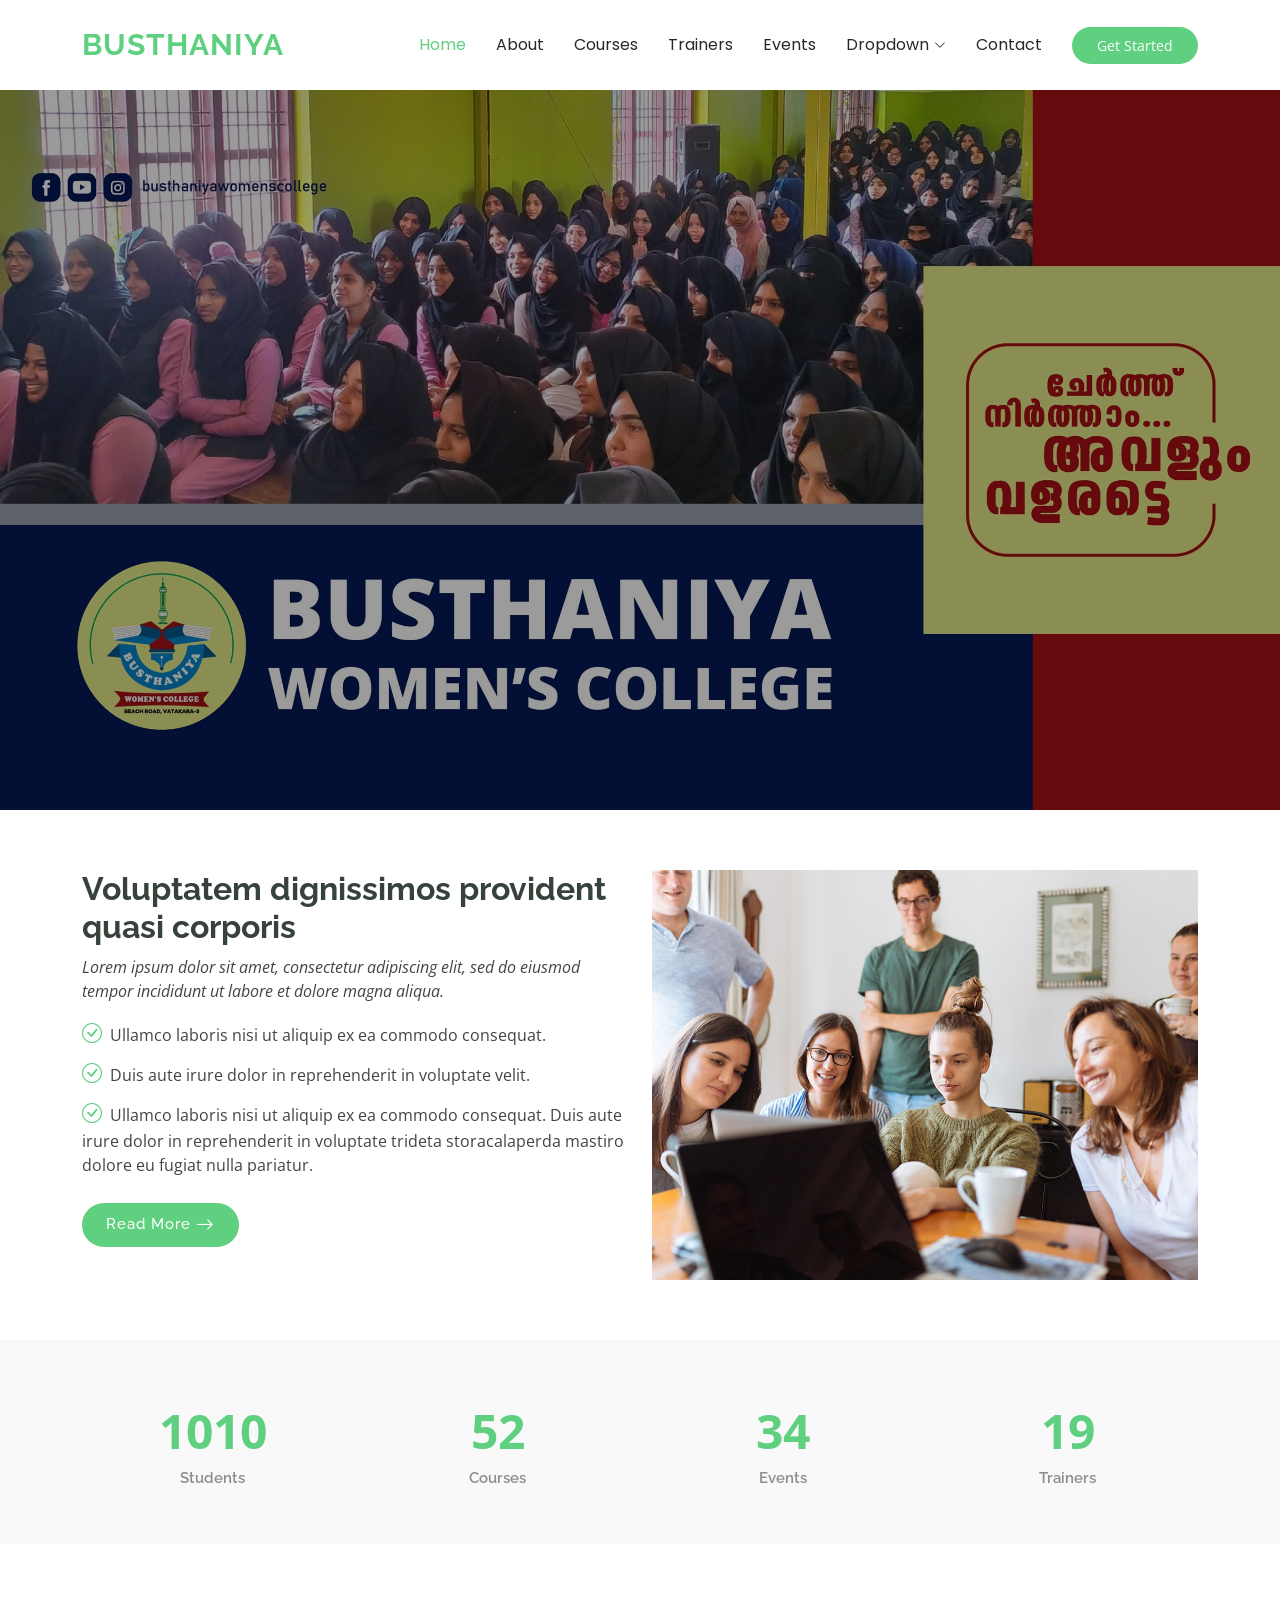
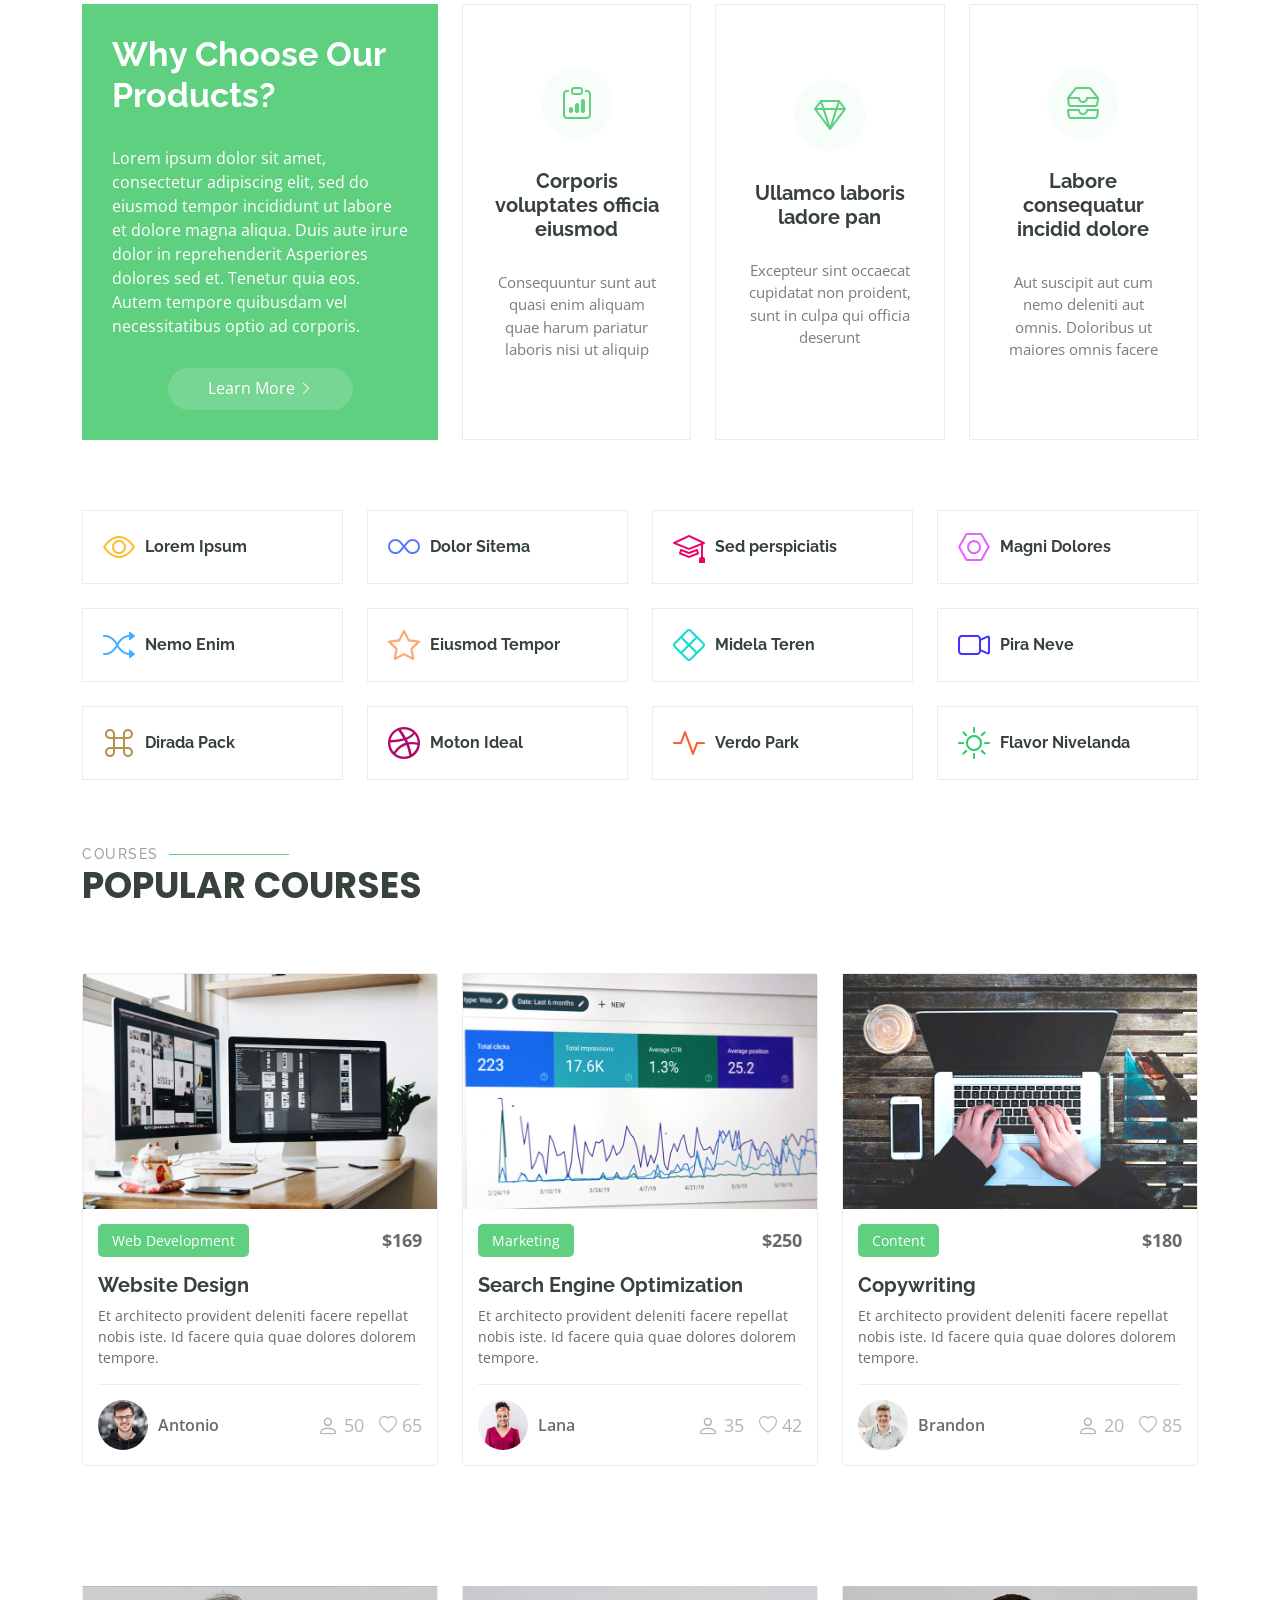
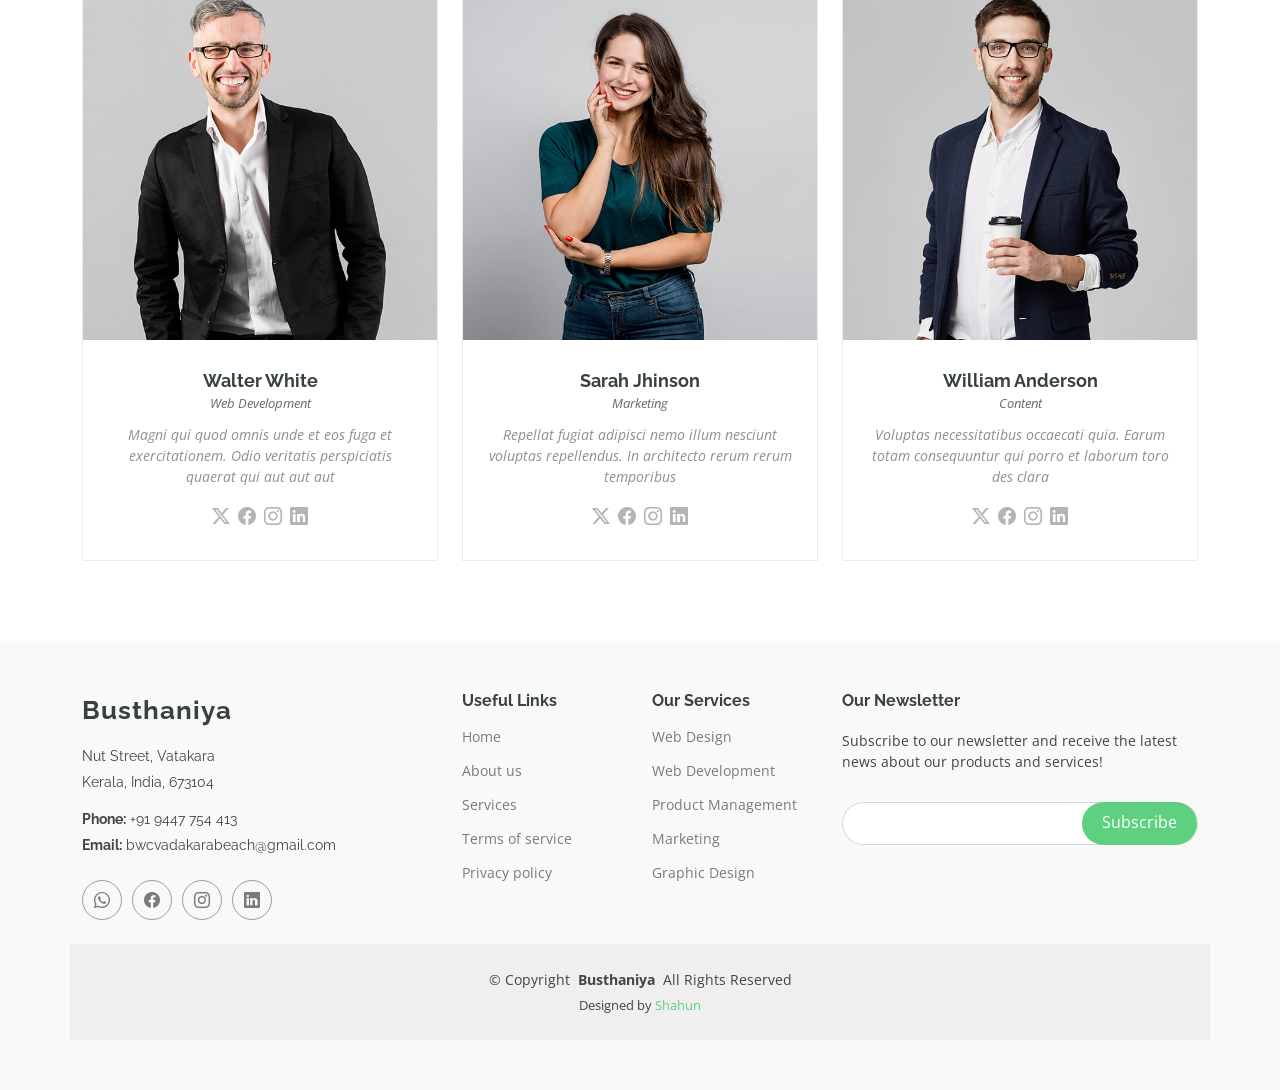
==== commit bc772b9a: "Contact and Footer updated" ====
--- a/index.html
+++ b/index.html
@@ -54,7 +54,7 @@
           <li><a href="courses.html">Courses</a></li>
           <li><a href="trainers.html">Trainers</a></li>
           <li><a href="events.html">Events</a></li>
-          <li><a href="pricing.html">Pricing</a></li>
+          <!-- <li><a href="pricing.html">Pricing</a></li> -->
           <li class="dropdown"><a href="#"><span>Dropdown</span> <i class="bi bi-chevron-down toggle-dropdown"></i></a>
             <ul>
               <li><a href="#">Dropdown 1</a></li>
@@ -87,13 +87,13 @@
     <!-- Hero Section -->
     <section id="hero" class="hero section dark-background">
 
-      <img src="assets/img/hero-bg.jpg" alt="" data-aos="fade-in">
+      <img src="assets/images/hero_image.jpg" alt="" data-aos="fade-in">
 
       <div class="container">
-        <h2 data-aos="fade-up" data-aos-delay="100">Learning Today,<br>Leading Tomorrow</h2>
-        <p data-aos="fade-up" data-aos-delay="200">We are team of talented designers making websites with Bootstrap</p>
+        <!-- <h2 data-aos="fade-up" data-aos-delay="100">Learning Today,<br>Leading Tomorrow</h2> -->
+        <!-- <p data-aos="fade-up" data-aos-delay="200">We are team of talented designers making websites with Bootstrap</p> -->
         <div class="d-flex mt-4" data-aos="fade-up" data-aos-delay="300">
-          <a href="courses.html" class="btn-get-started">Get Started</a>
+          <!-- <a href="courses.html" class="btn-get-started">Get Started</a> -->
         </div>
       </div>
 
@@ -499,18 +499,18 @@
       <div class="row gy-4">
         <div class="col-lg-4 col-md-6 footer-about">
           <a href="index.html" class="logo d-flex align-items-center">
-            <span class="sitename">Mentor</span>
+            <span class="sitename">Busthaniya</span>
           </a>
           <div class="footer-contact pt-3">
-            <p>A108 Adam Street</p>
-            <p>New York, NY 535022</p>
-            <p class="mt-3"><strong>Phone:</strong> <span>+1 5589 55488 55</span></p>
-            <p><strong>Email:</strong> <span>info@example.com</span></p>
+            <p>Nut Street, Vatakara</p>
+            <p>Kerala, India, 673104</p>
+            <p class="mt-3"><strong>Phone:</strong> <span>+91 9447 754 413</span></p>
+            <p><strong>Email:</strong> <span>bwcvadakarabeach@gmail.com</span></p>
           </div>
           <div class="social-links d-flex mt-4">
-            <a href=""><i class="bi bi-twitter-x"></i></a>
-            <a href=""><i class="bi bi-facebook"></i></a>
-            <a href=""><i class="bi bi-instagram"></i></a>
+            <a href="https://wa.me/+919447754413" target="_blank"><i class="bi bi-whatsapp"></i></a>
+            <a href="https://www.facebook.com/busthaniya?mibextid=LQQJ4d" target="_blank"><i class="bi bi-facebook"></i></a>
+            <a href="https://www.instagram.com/busthaniyawomenscollege?igsh=OWtwNnY0d2g5bHIz" target="_blank"><i class="bi bi-instagram"></i></a>
             <a href=""><i class="bi bi-linkedin"></i></a>
           </div>
         </div>
@@ -552,13 +552,13 @@
     </div>
 
     <div class="container copyright text-center mt-4">
-      <p>© <span>Copyright</span> <strong class="px-1 sitename">Mentor</strong> <span>All Rights Reserved</span></p>
+      <p>© <span>Copyright</span> <strong class="px-1 sitename">Busthaniya</strong> <span>All Rights Reserved</span></p>
       <div class="credits">
         <!-- All the links in the footer should remain intact. -->
         <!-- You can delete the links only if you've purchased the pro version. -->
         <!-- Licensing information: https://bootstrapmade.com/license/ -->
         <!-- Purchase the pro version with working PHP/AJAX contact form: [buy-url] -->
-        Designed by <a href="https://bootstrapmade.com/">BootstrapMade</a>
+        Designed by <a href="https://shahun321.github.io/Portfolio/" target="_blank">Shahun</a>
       </div>
     </div>
 
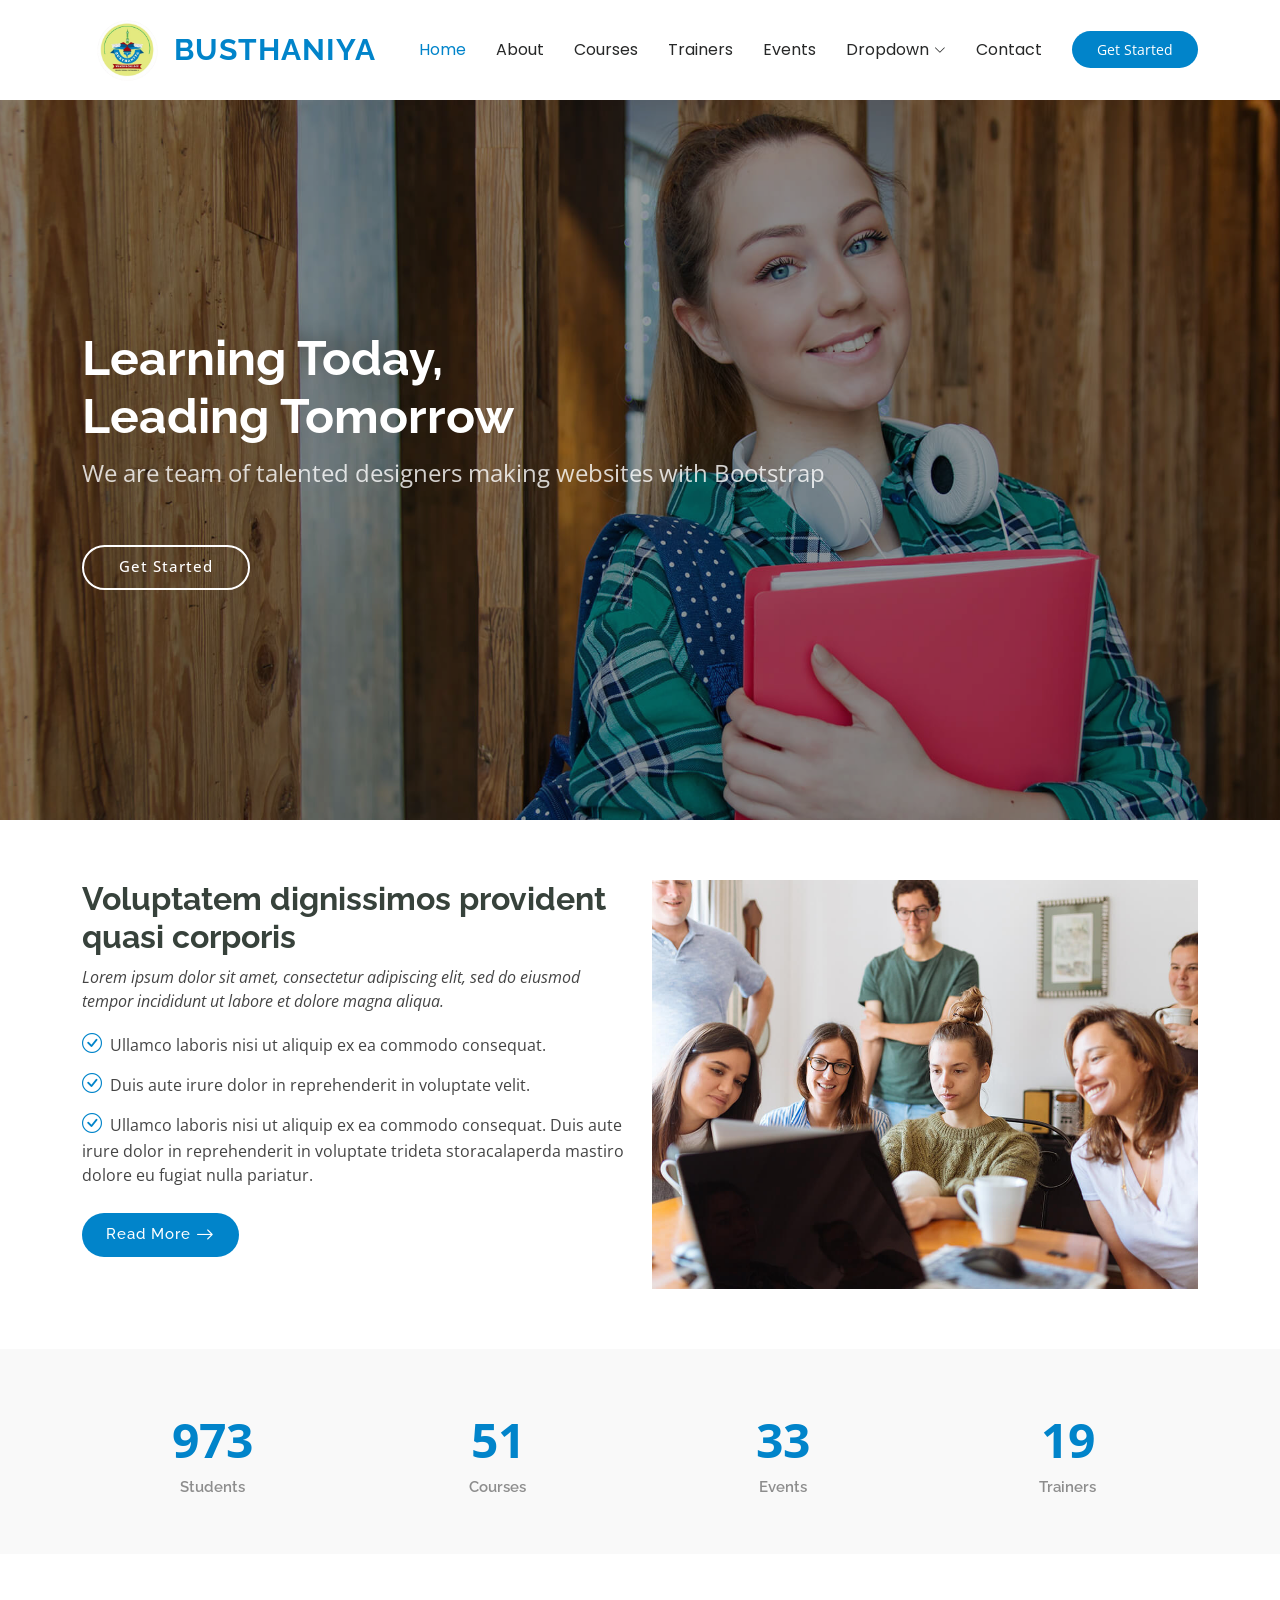
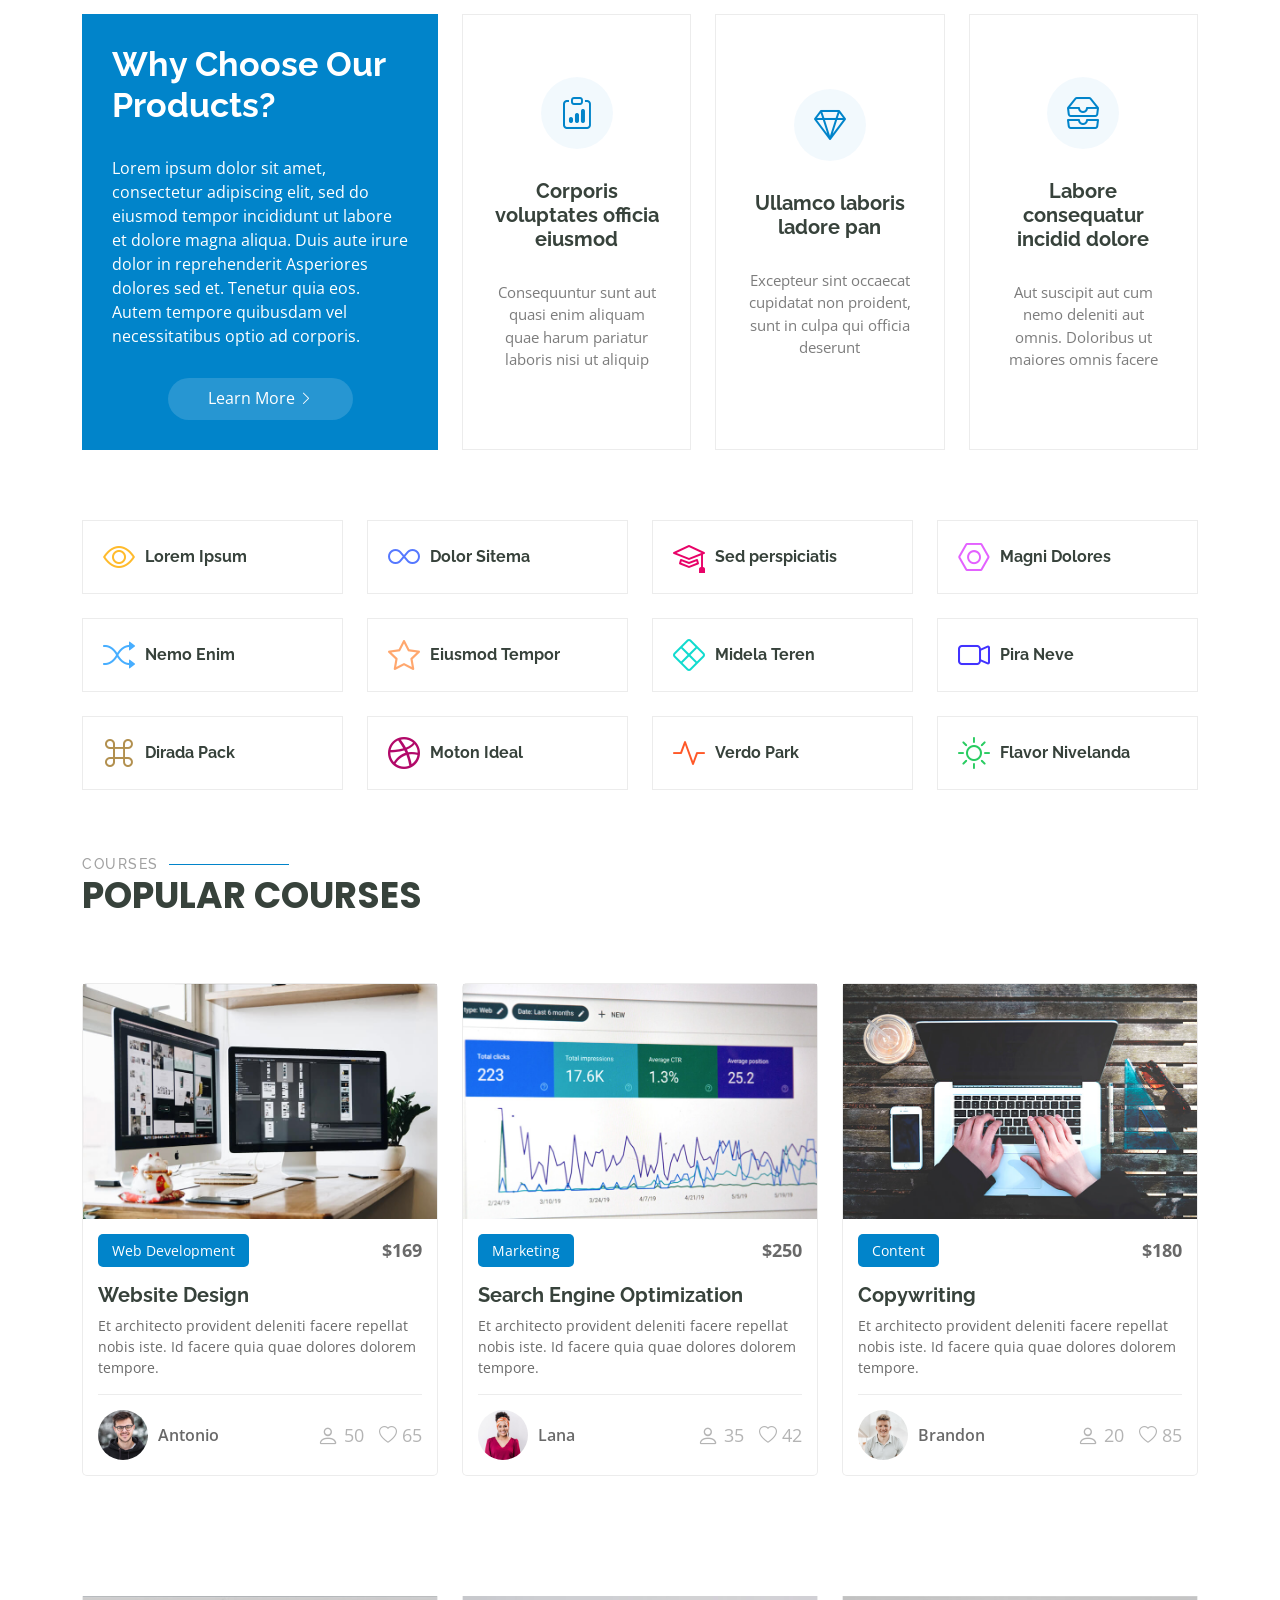
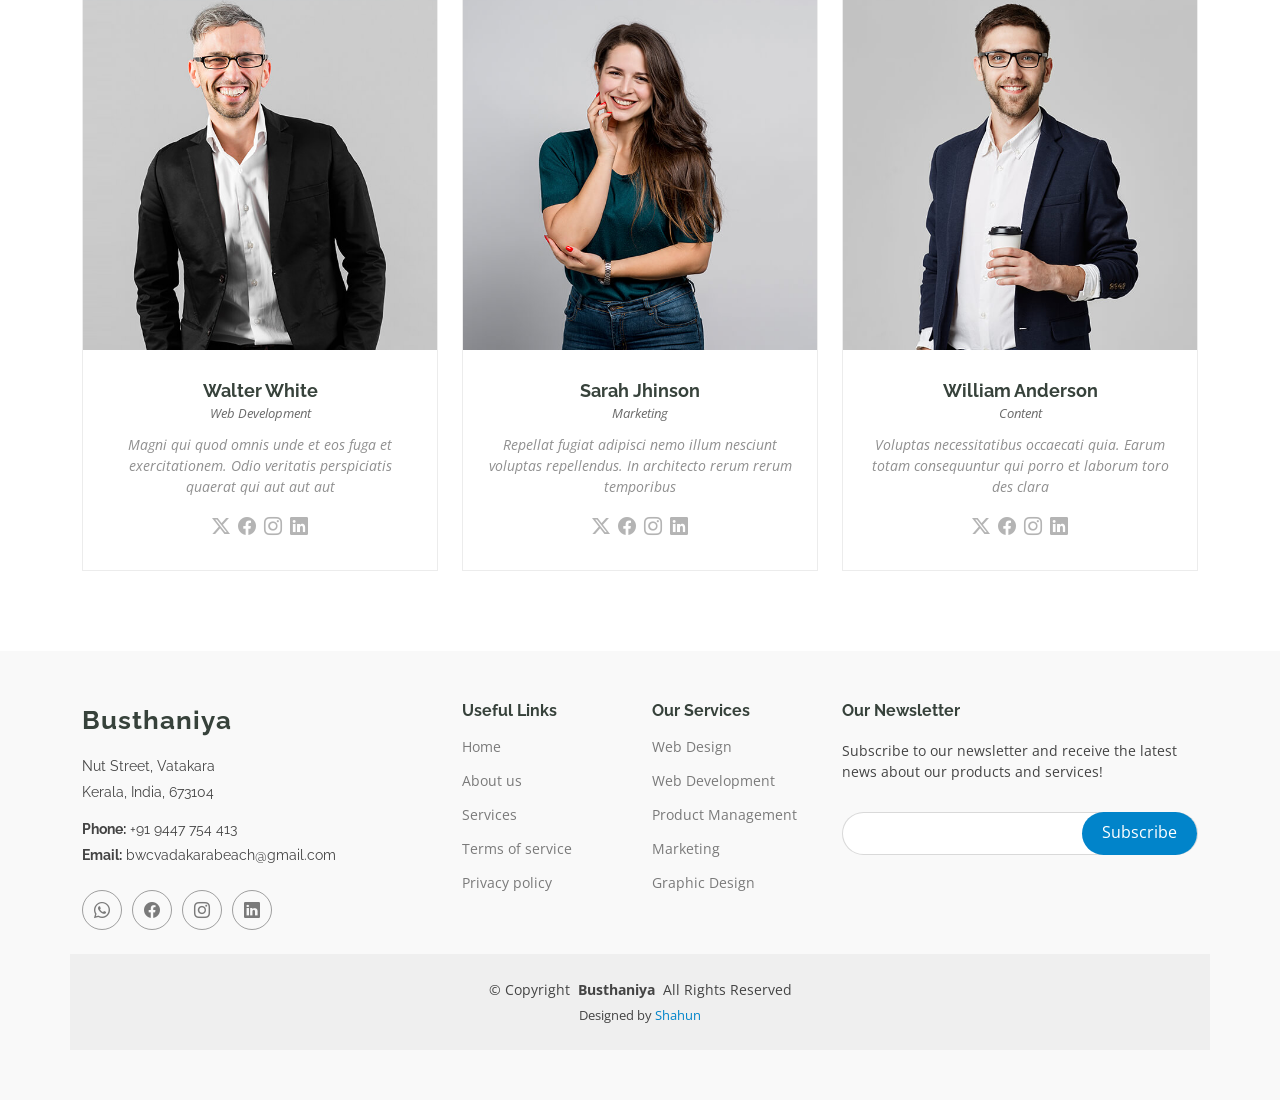
==== commit 0aa3d288: "Colour updated" ====
--- a/index.html
+++ b/index.html
@@ -43,7 +43,7 @@
 
       <a href="index.html" class="logo d-flex align-items-center me-auto">
         <!-- Uncomment the line below if you also wish to use an image logo -->
-        <!-- <img src="assets/img/logo.png" alt=""> -->
+        <img src="assets/images/Logo_Busthaniya.png" alt="">
         <h1 class="sitename">Busthaniya</h1>
       </a>
 
@@ -87,13 +87,13 @@
     <!-- Hero Section -->
     <section id="hero" class="hero section dark-background">
 
-      <img src="assets/images/hero_image.jpg" alt="" data-aos="fade-in">
+      <img src="assets/img/hero-bg.jpg" alt="" data-aos="fade-in">
 
       <div class="container">
-        <!-- <h2 data-aos="fade-up" data-aos-delay="100">Learning Today,<br>Leading Tomorrow</h2> -->
-        <!-- <p data-aos="fade-up" data-aos-delay="200">We are team of talented designers making websites with Bootstrap</p> -->
+        <h2 data-aos="fade-up" data-aos-delay="100">Learning Today,<br>Leading Tomorrow</h2>
+        <p data-aos="fade-up" data-aos-delay="200">We are team of talented designers making websites with Bootstrap</p>
         <div class="d-flex mt-4" data-aos="fade-up" data-aos-delay="300">
-          <!-- <a href="courses.html" class="btn-get-started">Get Started</a> -->
+          <a href="courses.html" class="btn-get-started">Get Started</a>
         </div>
       </div>
 
--- a/assets/css/main.css
+++ b/assets/css/main.css
@@ -22,7 +22,7 @@
   --background-color: #ffffff; /* Background color for the entire website, including individual sections */
   --default-color: #444444; /* Default color used for the majority of the text content across the entire website */
   --heading-color: #37423b; /* Color for headings, subheadings and title throughout the website */
-  --accent-color: #5fcf80; /* Accent color that represents your brand on the website. It's used for buttons, links, and other elements that need to stand out */
+  --accent-color: #0184ca; /* Accent color that represents your brand on the website. It's used for buttons, links, and other elements that need to stand out */
   --surface-color: #ffffff; /* The surface color is used as a background of boxed elements within sections, such as cards, icon boxes, or other elements that require a visual separation from the global background. */
   --contrast-color: #ffffff; /* Contrast color for text, ensuring readability against backgrounds of accent, heading, or default colors. */
 }
@@ -30,11 +30,11 @@
 /* Nav Menu Colors - The following color variables are used specifically for the navigation menu. They are separate from the global colors to allow for more customization options */
 :root {
   --nav-color: #272828;  /* The default color of the main navmenu links */
-  --nav-hover-color: #5fcf80; /* Applied to main navmenu links when they are hovered over or active */
+  --nav-hover-color: #0184ca; /* Applied to main navmenu links when they are hovered over or active */
   --nav-mobile-background-color: #ffffff; /* Used as the background color for mobile navigation menu */
   --nav-dropdown-background-color: #ffffff; /* Used as the background color for dropdown items that appear when hovering over primary navigation items */
   --nav-dropdown-color: #272828; /* Used for navigation links of the dropdown items in the navigation menu. */
-  --nav-dropdown-hover-color: #5fcf80; /* Similar to --nav-hover-color, this color is applied to dropdown navigation links when they are hovered over. */
+  --nav-dropdown-hover-color: #0184ca; /* Similar to --nav-hover-color, this color is applied to dropdown navigation links when they are hovered over. */
 }
 
 /* Color Presets - These classes override global colors when applied to any section or element, providing reuse of the sam color scheme. */
@@ -234,8 +234,8 @@
 }
 
 .header .logo img {
-  max-height: 36px;
-  margin-right: 8px;
+  max-height: 70px;
+  margin-right: 1px;
 }
 
 .header .logo h1 {
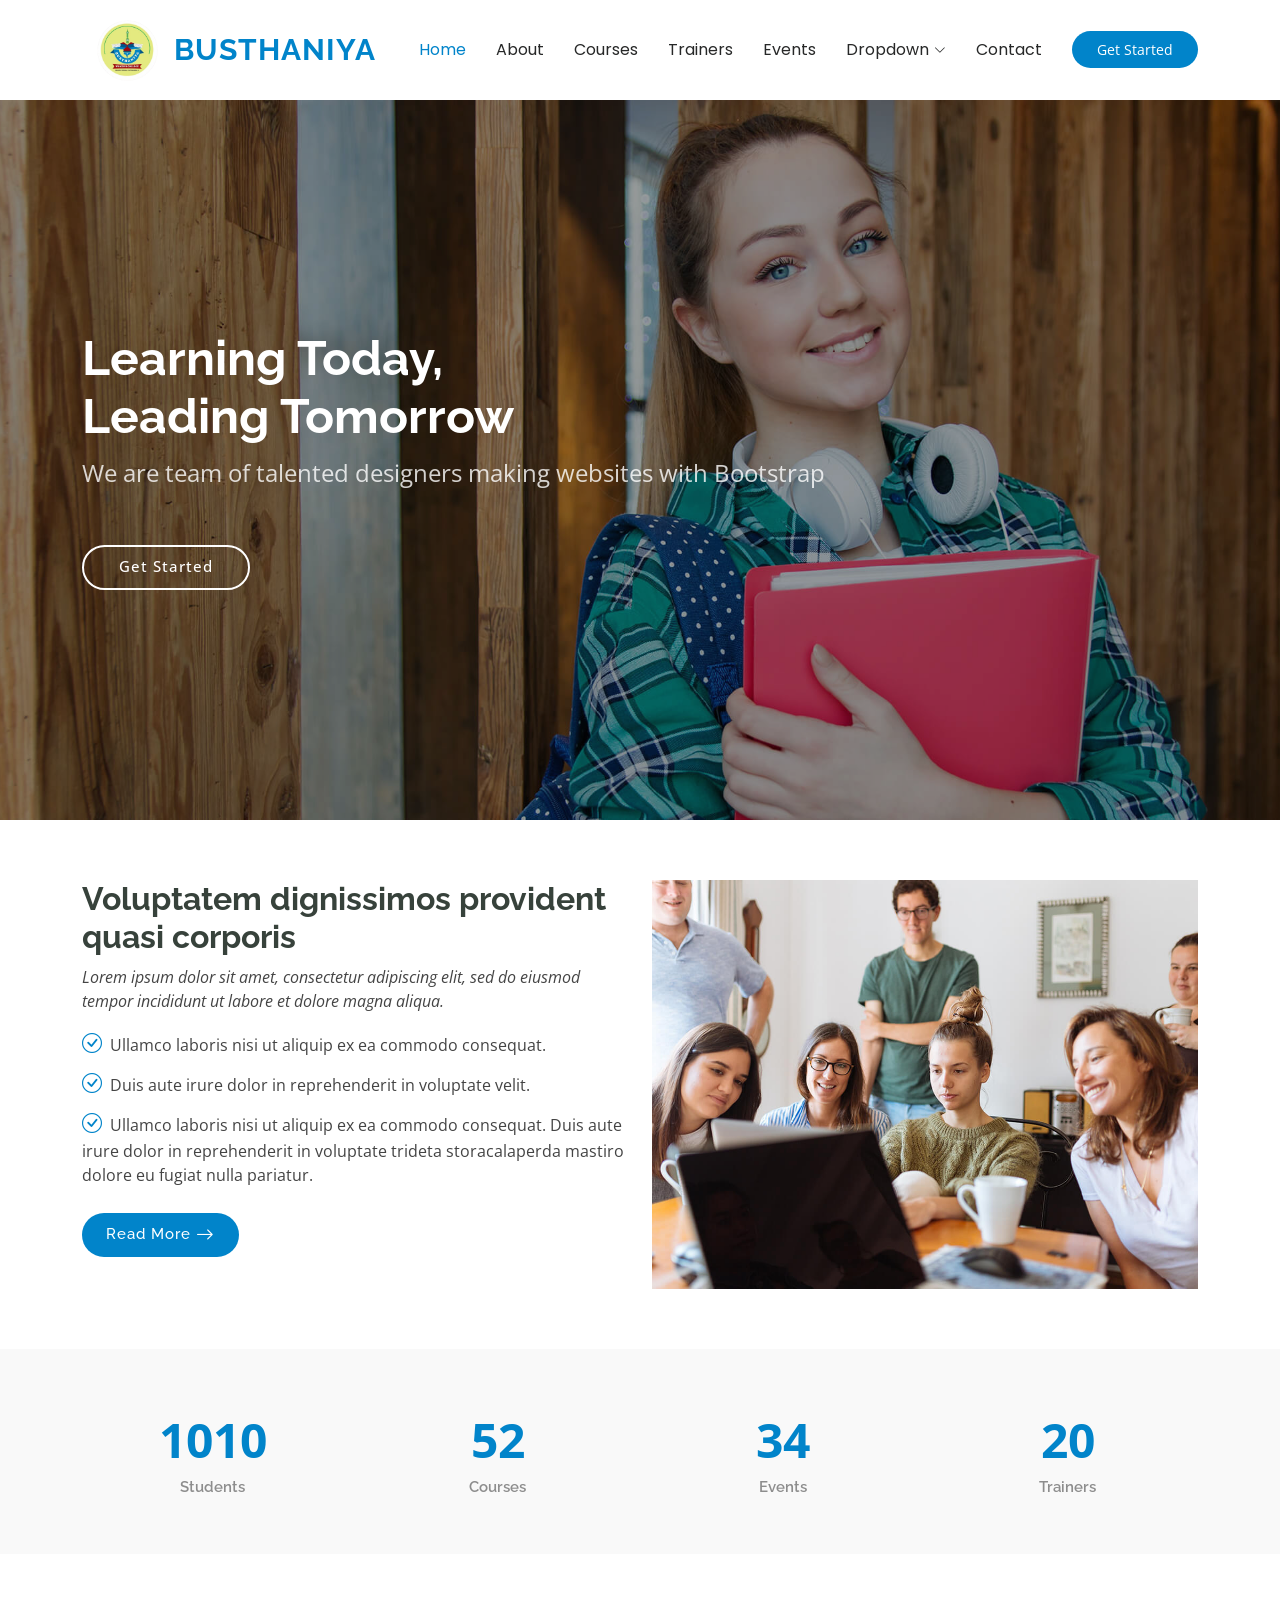
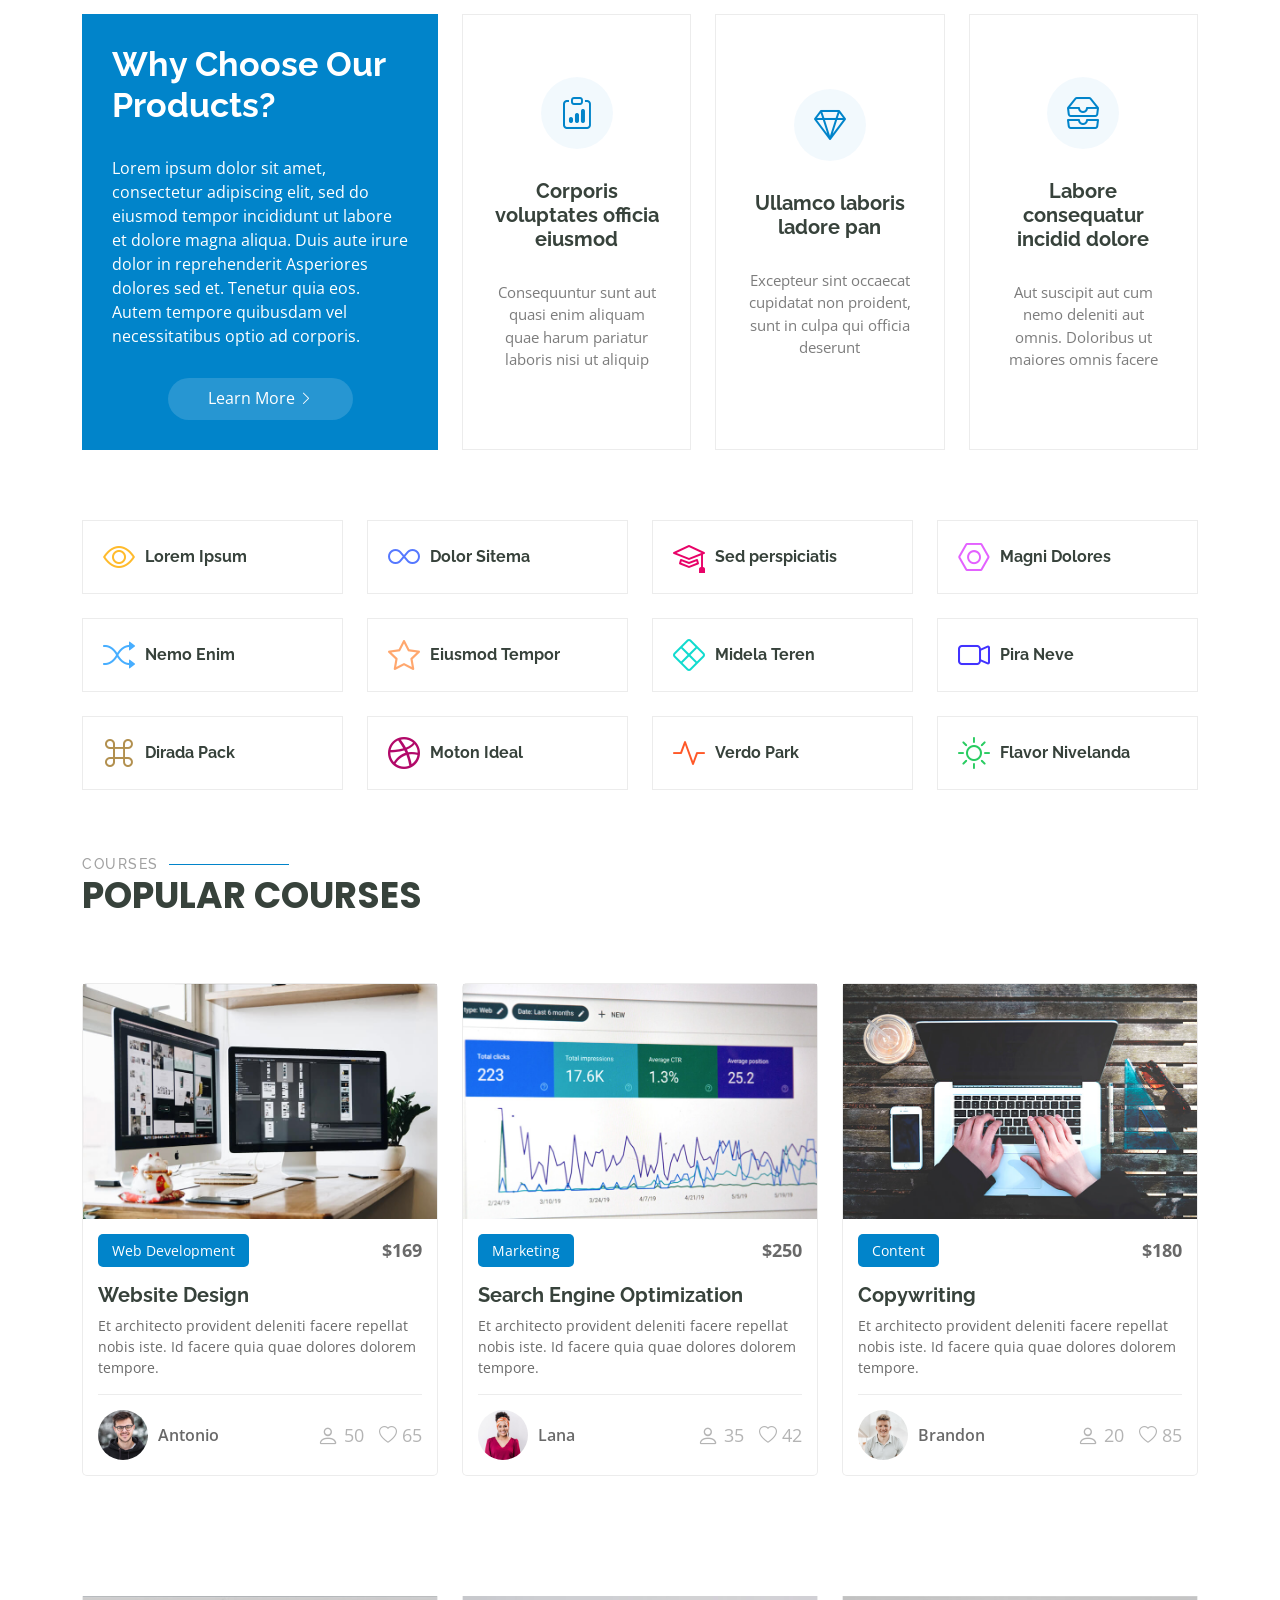
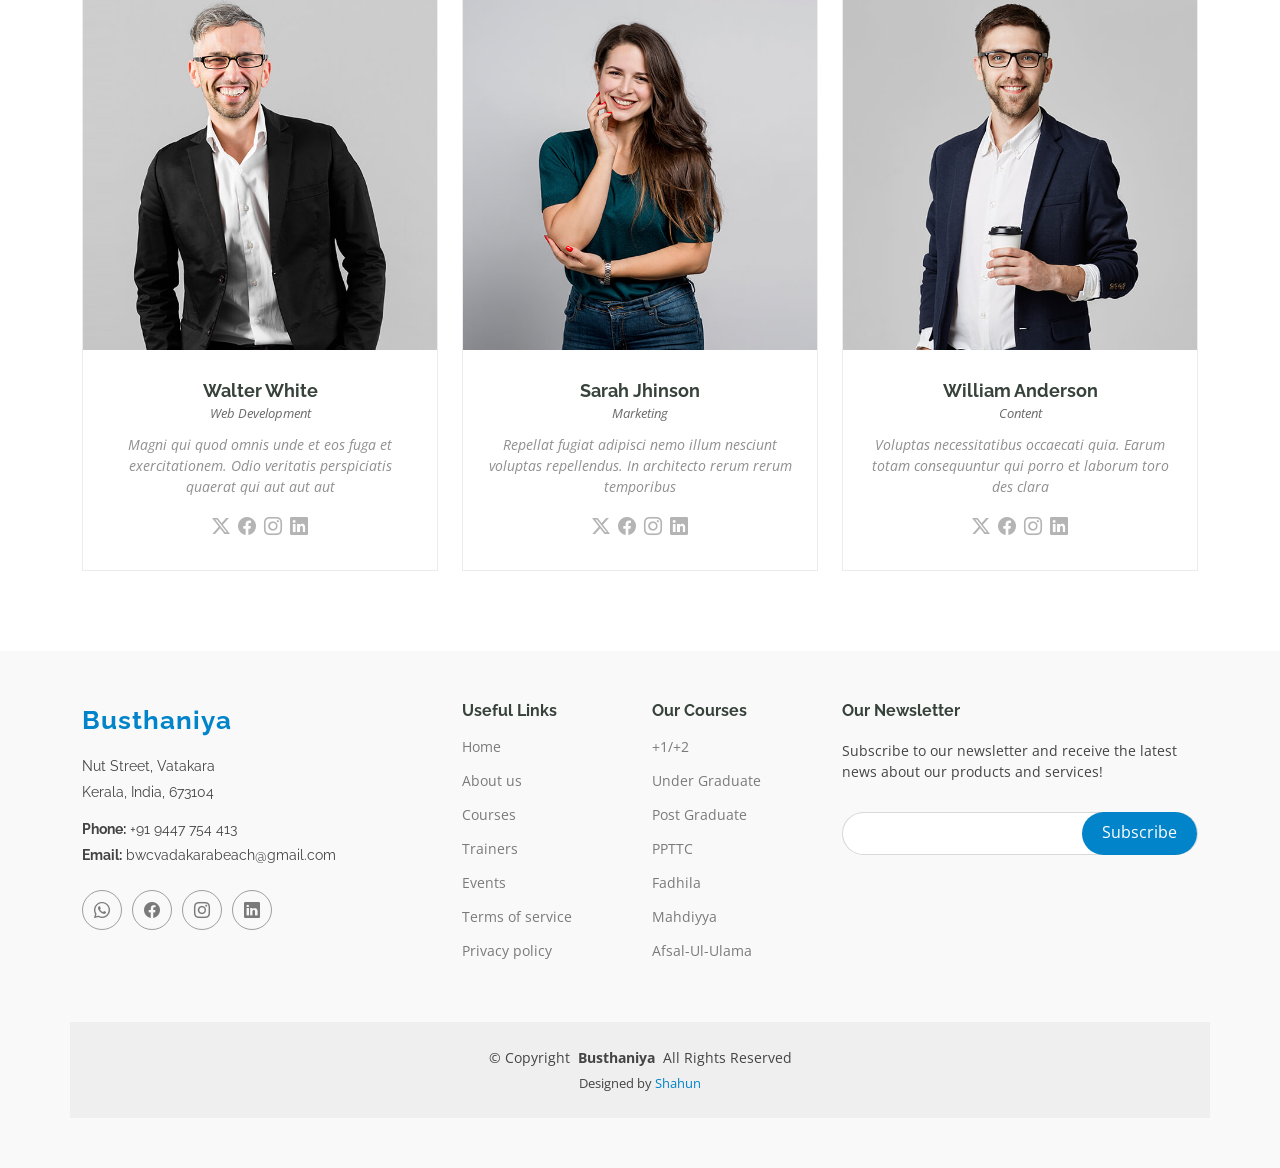
==== commit 01351cda: "Footer updated" ====
--- a/index.html
+++ b/index.html
@@ -520,20 +520,24 @@
           <ul>
             <li><a href="#">Home</a></li>
             <li><a href="#">About us</a></li>
-            <li><a href="#">Services</a></li>
+            <li><a href="#">Courses</a></li>
+            <li><a href="#">Trainers</a></li>
+            <li><a href="#">Events</a></li>
             <li><a href="#">Terms of service</a></li>
             <li><a href="#">Privacy policy</a></li>
           </ul>
         </div>
 
         <div class="col-lg-2 col-md-3 footer-links">
-          <h4>Our Services</h4>
+          <h4>Our Courses</h4>
           <ul>
-            <li><a href="#">Web Design</a></li>
-            <li><a href="#">Web Development</a></li>
-            <li><a href="#">Product Management</a></li>
-            <li><a href="#">Marketing</a></li>
-            <li><a href="#">Graphic Design</a></li>
+            <li><a href="#">+1/+2</a></li>
+            <li><a href="#">Under Graduate</a></li>
+            <li><a href="#">Post Graduate</a></li>
+            <li><a href="#">PPTTC</a></li>
+            <li><a href="#">Fadhila</a></li>
+            <li><a href="#">Mahdiyya</a></li>
+            <li><a href="#">Afsal-Ul-Ulama</a></li>
           </ul>
         </div>
 
--- a/assets/css/main.css
+++ b/assets/css/main.css
@@ -549,7 +549,7 @@
   font-weight: 700;
   letter-spacing: 1px;
   font-family: var(--heading-font);
-  color: var(--heading-color);
+  color: var(--accent-color);
 }
 
 .footer .footer-about p {
